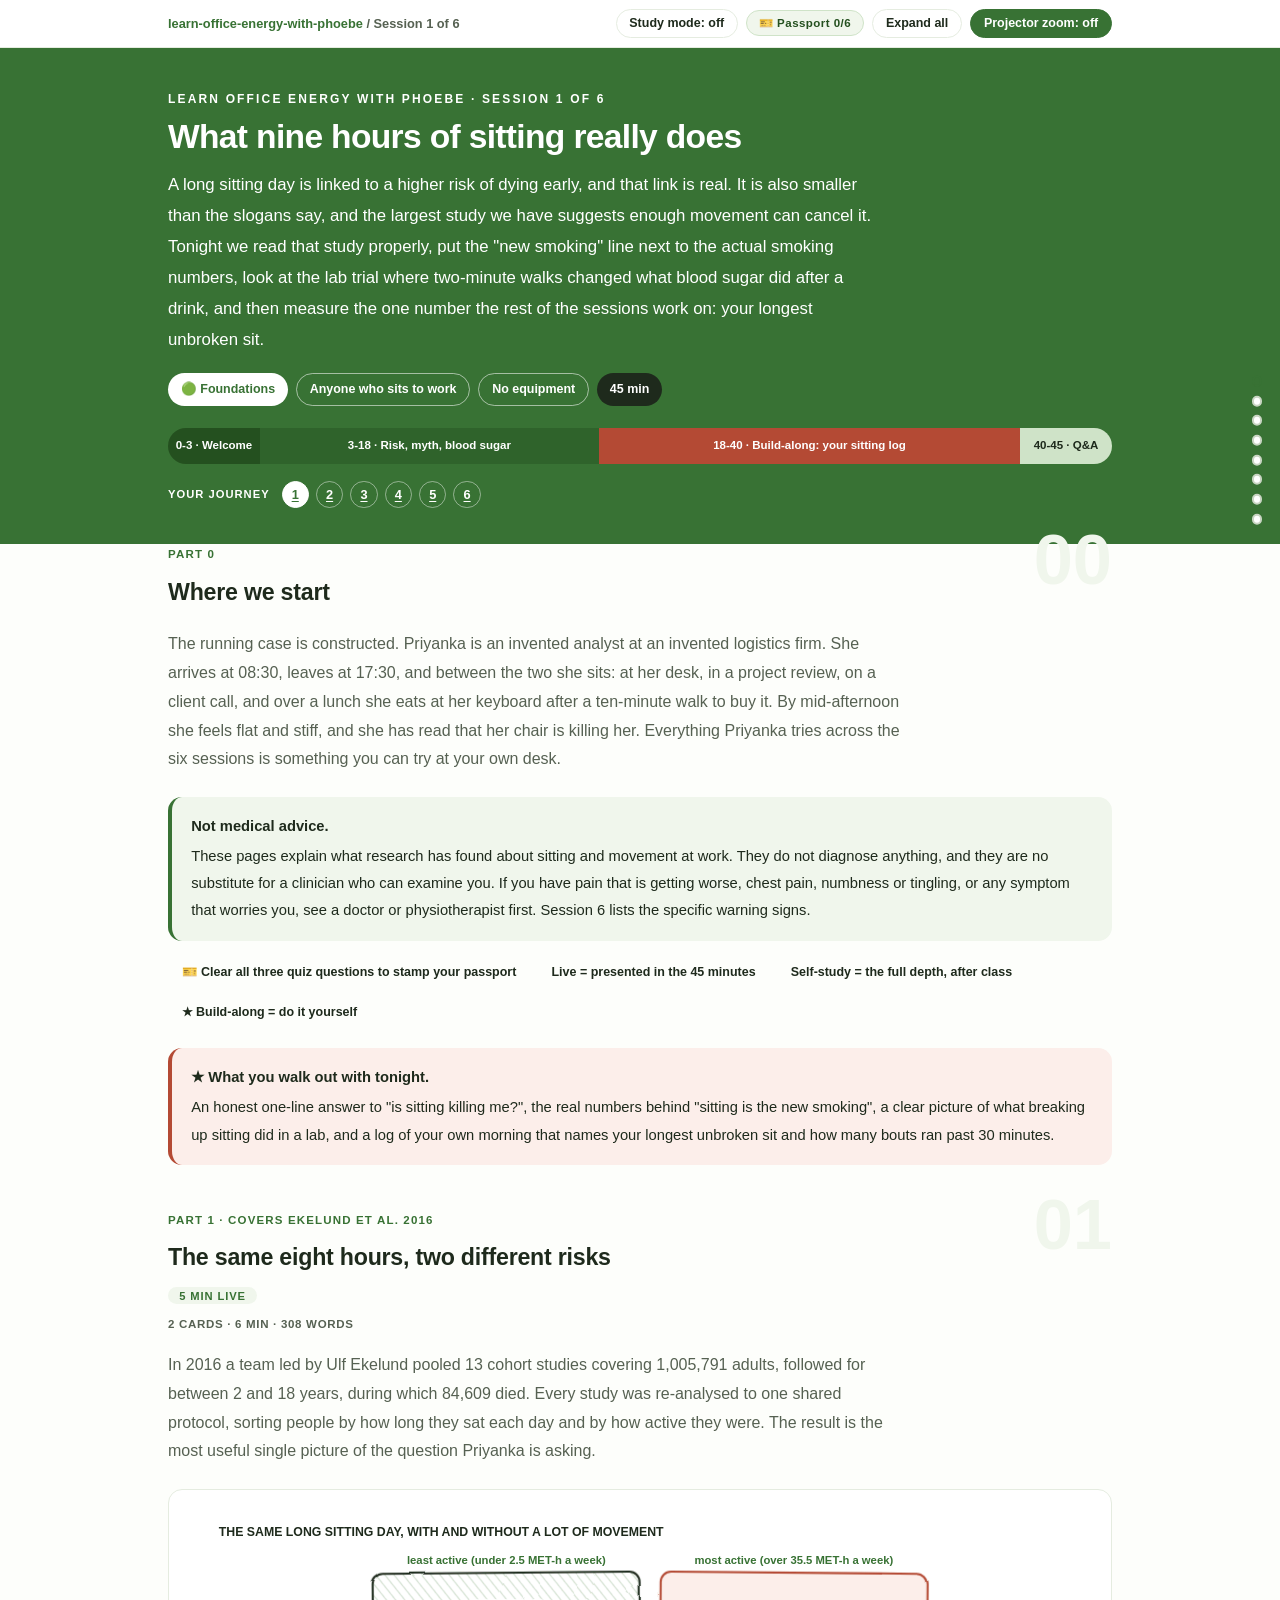
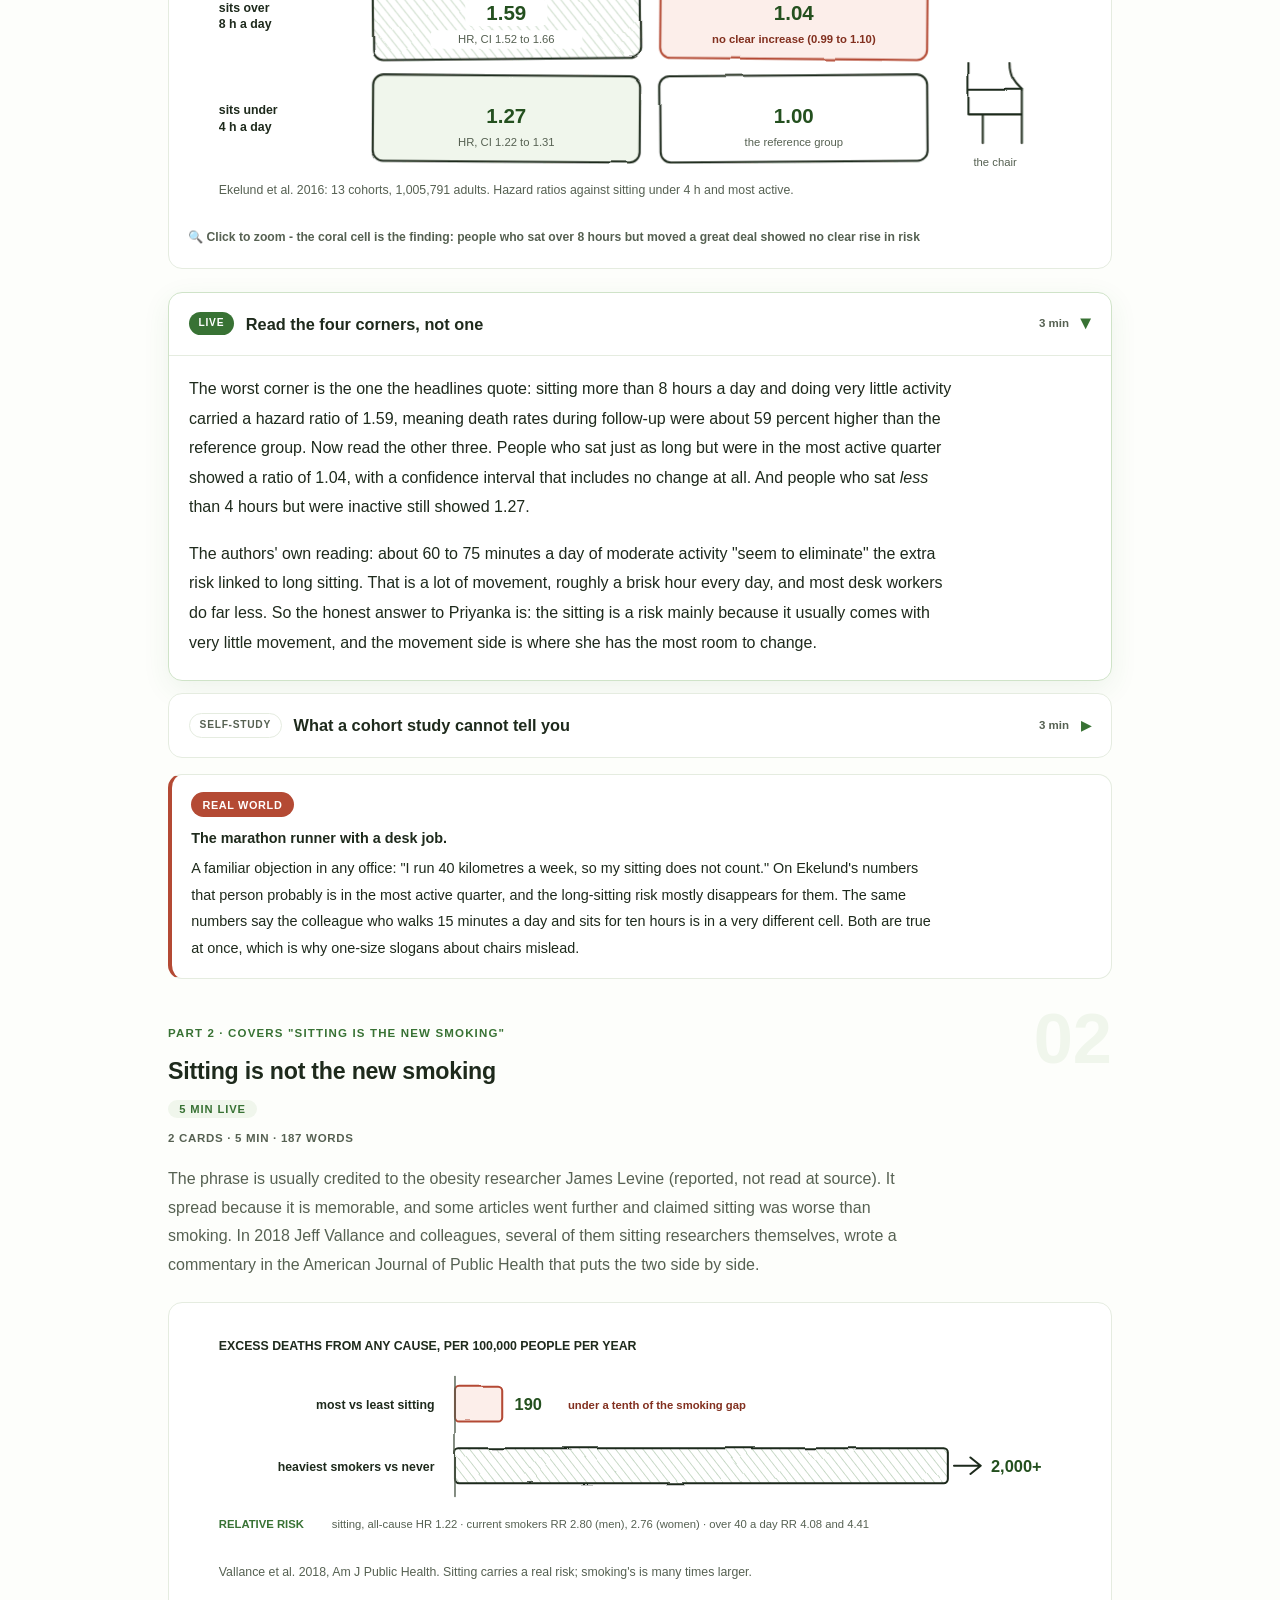
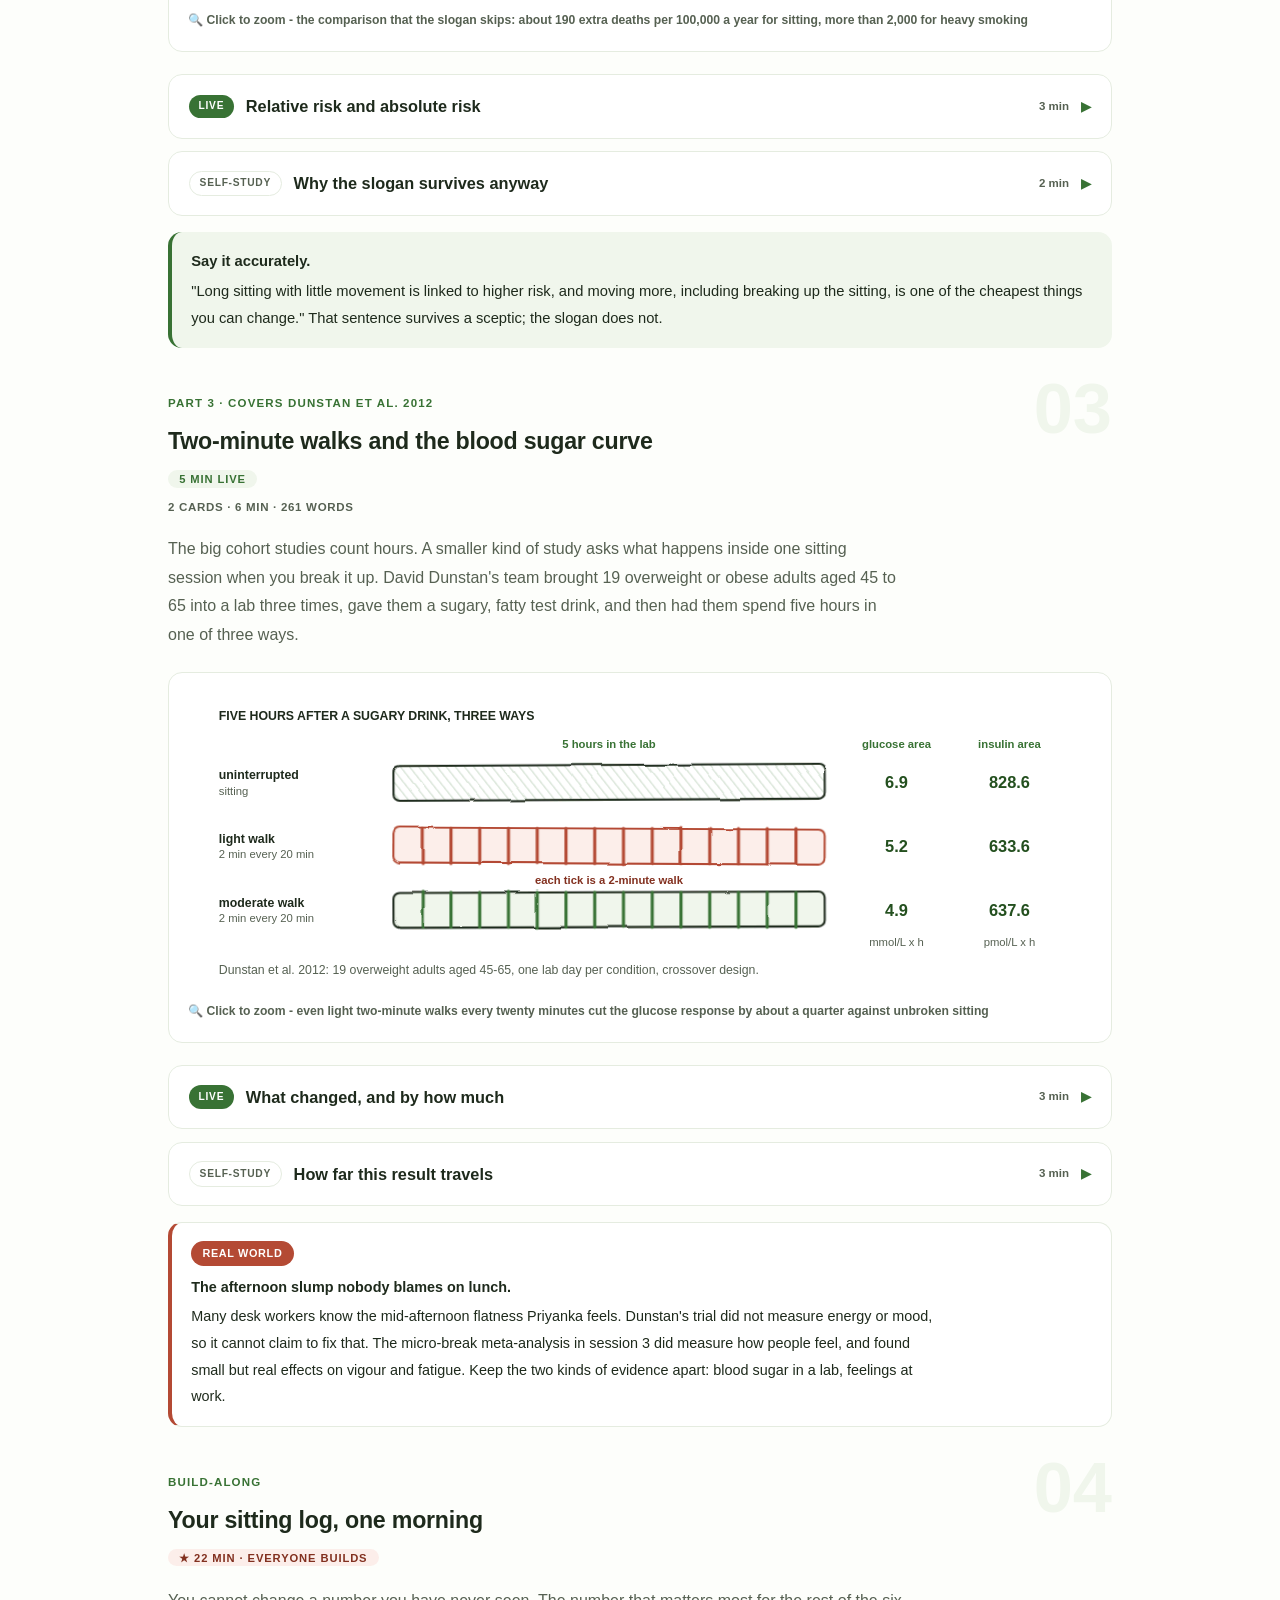
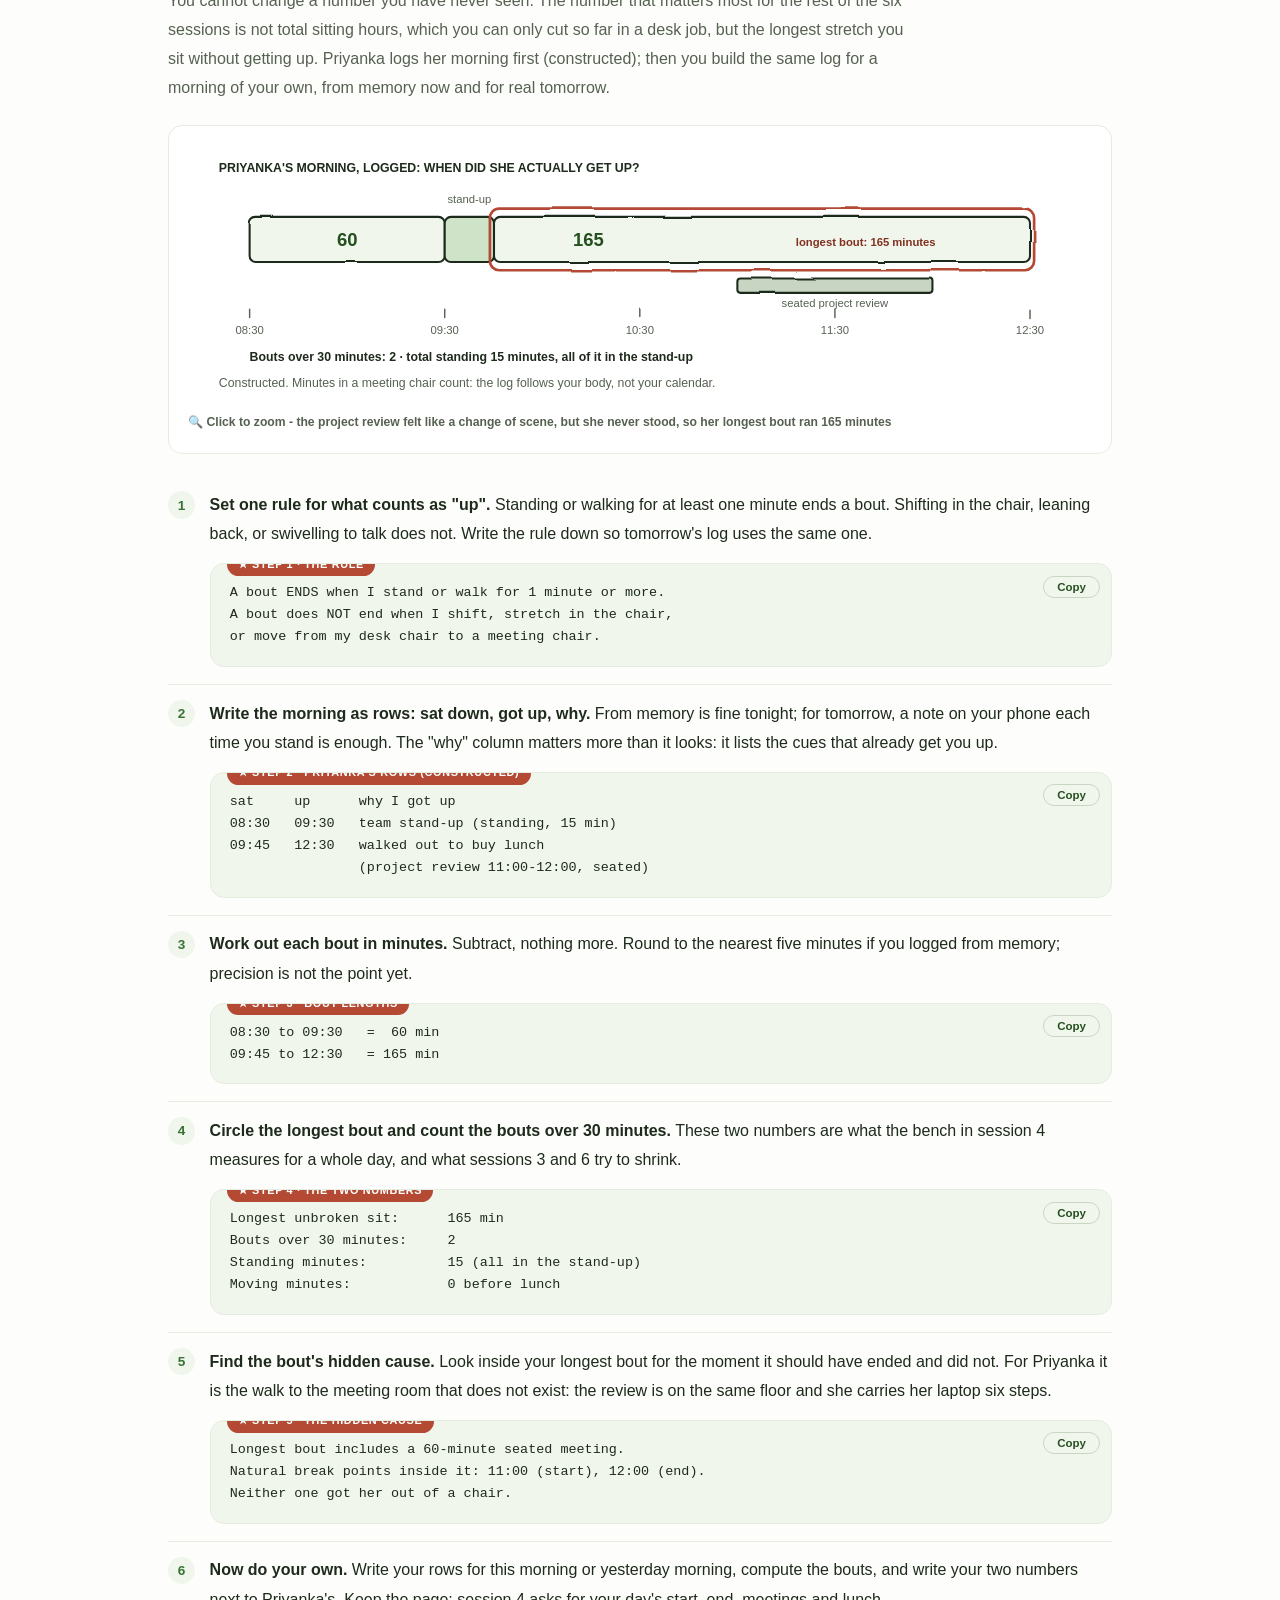
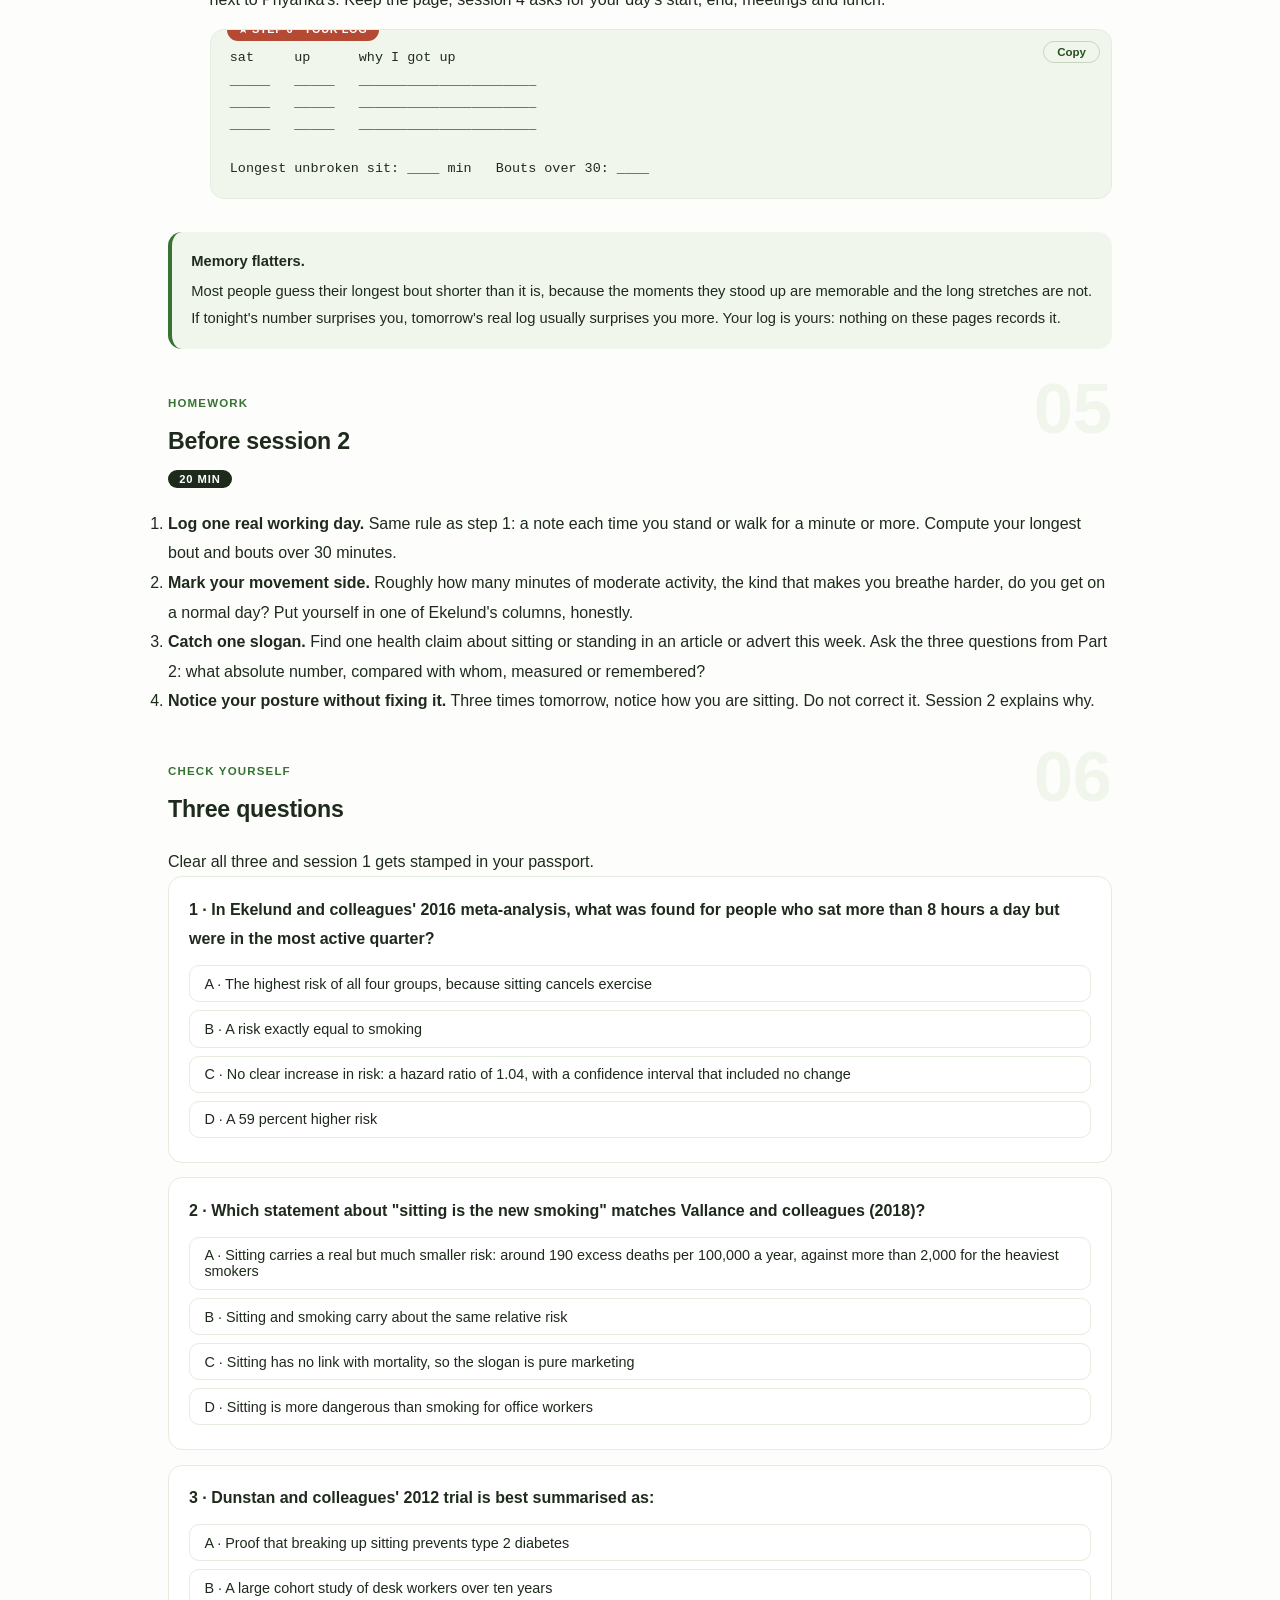
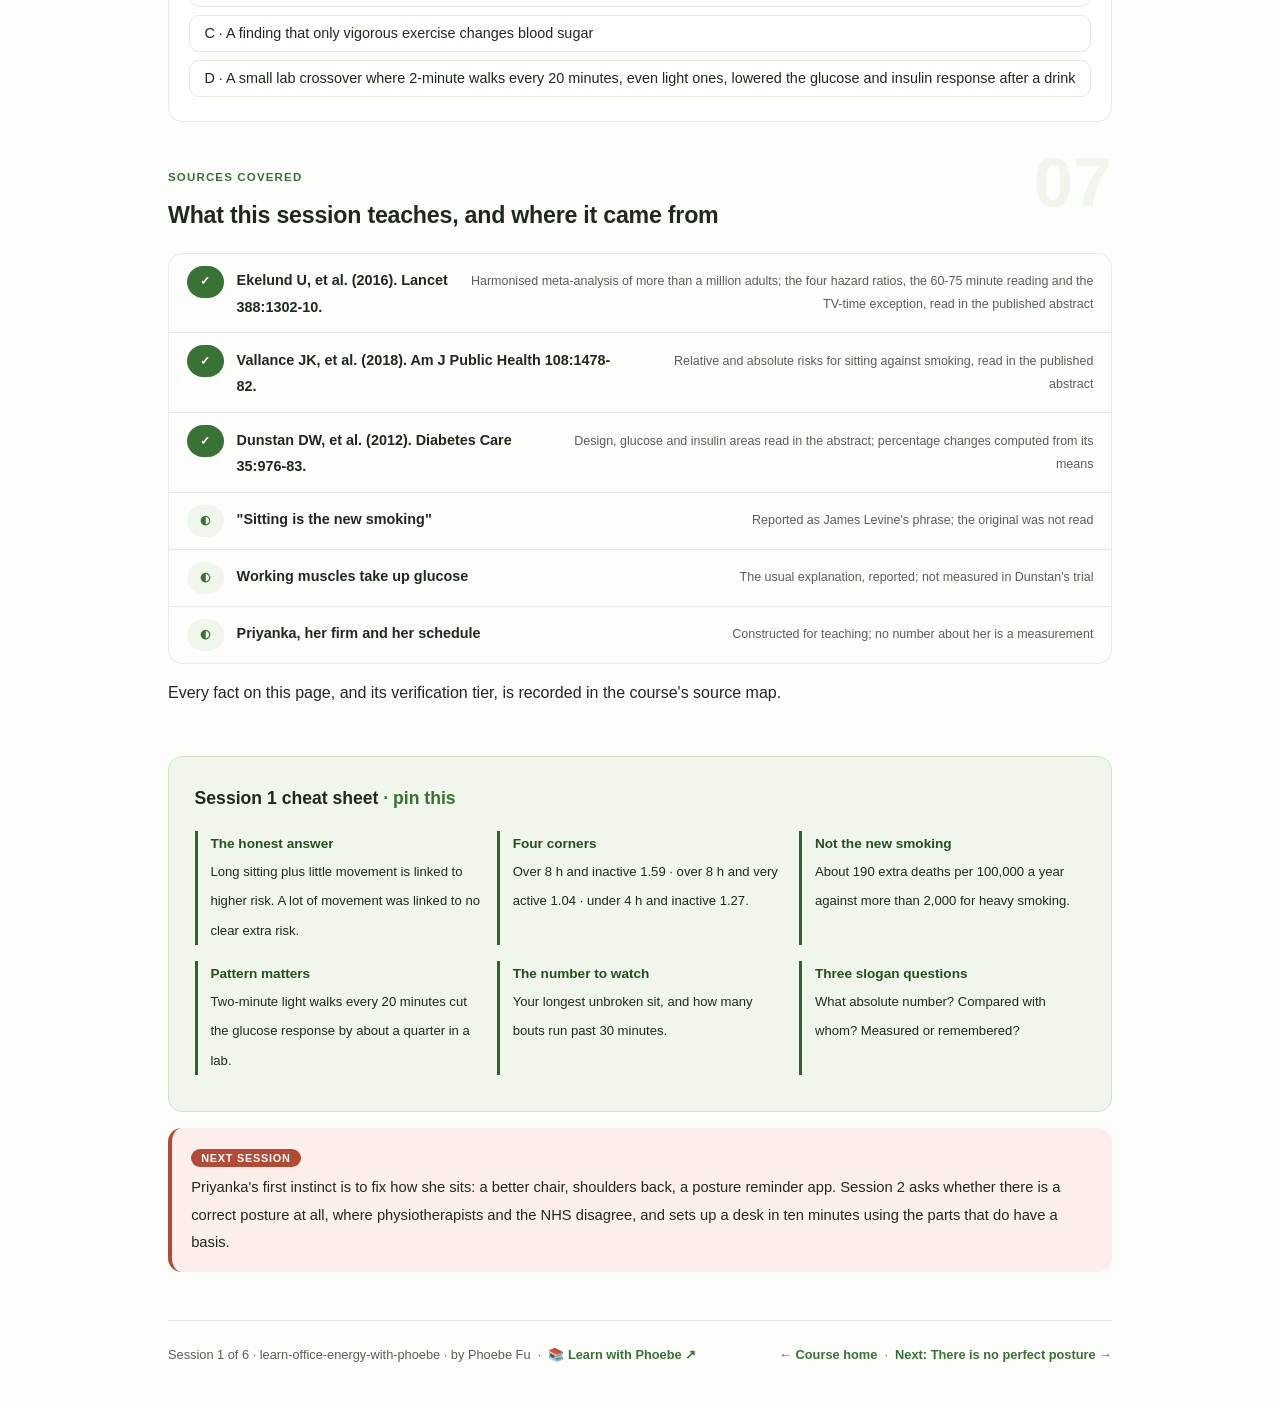
==== courses/01-nine-hours-of-sitting.html @ 21560390 "Build learn-office-energy-with-phoebe: six sessions, landing page and in-browser bench All pages pas" ====
<!DOCTYPE html>
<html lang="en">
<head>
<meta charset="UTF-8">
<meta name="viewport" content="width=device-width, initial-scale=1.0">
<!-- social:start -->
<meta name="description" content="Session 1 of 6. What a long sitting day does and does not do: the 2016 Lancet meta-analysis of a million people, why sitting is not the new smoking, and the lab trial where two-minute walks lowered blood sugar. Then log your own sitting bouts.">
<meta property="og:type" content="article">
<meta property="og:site_name" content="Learn with Phoebe">
<meta property="og:title" content="What nine hours of sitting really does - learn office energy with phoebe">
<meta property="og:description" content="Session 1 of 6. Sitting carries a real risk, smaller than the headlines, and movement changes it. Measure your own longest sitting bout.">
<meta property="og:url" content="https://phoebefu6.github.io/learn-office-energy-with-phoebe/courses/01-nine-hours-of-sitting.html">
<meta property="og:image" content="https://phoebefu6.github.io/learn-office-energy-with-phoebe/assets/og-cover.png">
<meta property="og:image:width" content="1200">
<meta property="og:image:height" content="630">
<meta name="twitter:card" content="summary_large_image">
<meta name="twitter:title" content="What nine hours of sitting really does - learn office energy with phoebe">
<meta name="twitter:description" content="Session 1 of 6. The real risk of a sitting day, the smoking myth, and your own longest bout.">
<meta name="twitter:image" content="https://phoebefu6.github.io/learn-office-energy-with-phoebe/assets/og-cover.png">
<!-- social:end -->
<title>Session 1 · What nine hours of sitting really does - learn office energy with phoebe</title>
<link rel="stylesheet" href="../assets/style.css?v=1">
</head>
<body>

<div class="toolbar">
  <div class="wrap">
    <span class="crumb"><a href="../index.html">learn-office-energy-with-phoebe</a> / Session 1 of 6</span>
    <button class="btn" id="toggle-all" type="button">Expand all</button>
    <button class="btn primary" id="zoom-toggle" type="button">Projector zoom: off</button>
  </div>
</div>

<header class="masthead">
  <div class="wrap">
    <div class="eyebrow">Learn Office Energy with Phoebe · Session 1 of 6</div>
    <h1>What nine hours of <span class="accent">sitting</span> really does</h1>
    <p class="sub">A long sitting day is linked to a higher risk of dying early, and that link is real. It is also smaller than the slogans say, and the largest study we have suggests enough movement can cancel it. Tonight we read that study properly, put the "new smoking" line next to the actual smoking numbers, look at the lab trial where two-minute walks changed what blood sugar did after a drink, and then measure the one number the rest of the sessions work on: your longest unbroken sit.</p>
    <div class="chip-row">
      <span class="chip level">🟢 Foundations</span>
      <span class="chip audience">Anyone who sits to work</span>
      <span class="chip audience">No equipment</span>
      <span class="chip time">45 min</span>
    </div>
    <div class="agenda">
      <span class="a1" style="flex:1">0-3 · Welcome</span>
      <span class="a2" style="flex:4">3-18 · Risk, myth, blood sugar</span>
      <span class="a3" style="flex:5">18-40 · Build-along: your sitting log</span>
      <span class="a4" style="flex:1">40-45 · Q&amp;A</span>
    </div>
  </div>
</header>

<main class="wrap">

  <section class="section" id="intro">
    <div class="section-kicker">
      <span class="klabel">Part 0</span>
      <h2>Where we start</h2>
    </div>
    <p class="lede">The running case is constructed. Priyanka is an invented analyst at an invented logistics firm. She arrives at 08:30, leaves at 17:30, and between the two she sits: at her desk, in a project review, on a client call, and over a lunch she eats at her keyboard after a ten-minute walk to buy it. By mid-afternoon she feels flat and stiff, and she has read that her chair is killing her. Everything Priyanka tries across the six sessions is something you can try at your own desk.</p>

    <div class="callout tip">
      <p><strong>Not medical advice.</strong> These pages explain what research has found about sitting and movement at work. They do not diagnose anything, and they are no substitute for a clinician who can examine you. If you have pain that is getting worse, chest pain, numbness or tingling, or any symptom that worries you, see a doctor or physiotherapist first. Session 6 lists the specific warning signs.</p>
    </div>

    <div class="legend">
      <span class="pill">🎫 Clear all three quiz questions to stamp your passport</span>
      <span class="pill">Live = presented in the 45 minutes</span>
      <span class="pill">Self-study = the full depth, after class</span>
      <span class="pill">★ Build-along = do it yourself</span>
    </div>

    <div class="callout win">
      <p><strong>★ What you walk out with tonight.</strong> An honest one-line answer to "is sitting killing me?", the real numbers behind "sitting is the new smoking", a clear picture of what breaking up sitting did in a lab, and a log of your own morning that names your longest unbroken sit and how many bouts ran past 30 minutes.</p>
    </div>
  </section>

  <section class="section" id="part-1">
    <div class="section-kicker">
      <span class="klabel">Part 1 · covers Ekelund et al. 2016</span>
      <h2>The same eight hours, two different risks</h2>
      <span class="tag concept">5 min live</span>
    </div>
    <p class="lede">In 2016 a team led by Ulf Ekelund pooled 13 cohort studies covering 1,005,791 adults, followed for between 2 and 18 years, during which 84,609 died. Every study was re-analysed to one shared protocol, sorting people by how long they sat each day and by how active they were. The result is the most useful single picture of the question Priyanka is asking.</p>

    <figure class="zoomable">
      <svg viewBox="0 0 880 300" xmlns="http://www.w3.org/2000/svg" role="img" aria-label="Four hazard ratios from Ekelund 2016. Sitting more than 8 hours a day and least active: 1.59. Sitting more than 8 hours a day and most active: 1.04, no clear increase. Sitting under 4 hours and least active: 1.27. Sitting under 4 hours and most active: the reference, 1.00.">
        <defs>
          <filter id="f1aSk" x="-3%" y="-3%" width="106%" height="106%"><feTurbulence type="fractalNoise" baseFrequency="0.02" numOctaves="2" seed="11" result="n"/><feDisplacementMap in="SourceGraphic" in2="n" scale="2.4" xChannelSelector="R" yChannelSelector="G"/></filter>
          <pattern id="f1aHc" patternUnits="userSpaceOnUse" width="7" height="7" patternTransform="rotate(-38)"><line x1="0" y1="0" x2="0" y2="7" stroke="#387234" stroke-width="1" opacity=".5"/></pattern>
          <marker id="f1aAr" viewBox="0 0 10 10" refX="9" refY="5" markerWidth="8" markerHeight="8" orient="auto"><path d="M1 1 L9 5 L1 9" fill="none" stroke="#1E2A1C" stroke-width="1.6" stroke-linecap="round"/></marker>
        </defs>
        <style>
          .f1aH { font: 800 12px Inter, sans-serif; fill: #1E2A1C; }
          .f1aL { font: 600 12px Inter, sans-serif; fill: #1E2A1C; }
          .f1aS { font: 400 11px Inter, sans-serif; fill: #566152; }
          .f1aB { font: 800 11px Inter, sans-serif; fill: #82301F; }
          .f1aV { font: 800 20px Inter, sans-serif; fill: #24501F; }
          .f1aA { font: 700 11px Inter, sans-serif; fill: #387234; }
          .f1aN { font: 400 12px Inter, sans-serif; fill: #566152; }
        </style>

        <text class="f1aH" x="30" y="26">THE SAME LONG SITTING DAY, WITH AND WITHOUT A LOT OF MOVEMENT</text>

        <g filter="url(#f1aSk)" fill="none" stroke="#1E2A1C" stroke-width="2" stroke-linecap="round" stroke-linejoin="round">
          <rect x="180" y="62" width="260" height="84" rx="10" transform="rotate(-0.5 310 104)" fill="url(#f1aHc)"/>
          <rect x="460" y="62" width="260" height="84" rx="10" transform="rotate(0.5 590 104)" fill="#FCEEEA" stroke="#B44A34"/>
          <rect x="180" y="162" width="260" height="84" rx="10" transform="rotate(0.4 310 204)" fill="#F0F6EC"/>
          <rect x="460" y="162" width="260" height="84" rx="10" transform="rotate(-0.4 590 204)" fill="#FFFFFF"/>
          <path d="M760 150 L760 200 M760 176 L812 176 L812 228 M760 200 L812 200 M774 200 L774 228"/>
          <path d="M800 150 C800 166 808 172 812 176"/>
        </g>

        <text class="f1aA" x="310" y="54" text-anchor="middle">least active (under 2.5 MET-h a week)</text>
        <text class="f1aA" x="590" y="54" text-anchor="middle">most active (over 35.5 MET-h a week)</text>
        <text class="f1aL" x="30" y="100">sits over</text>
        <text class="f1aL" x="30" y="116">8 h a day</text>
        <text class="f1aL" x="30" y="200">sits under</text>
        <text class="f1aL" x="30" y="216">4 h a day</text>
        <rect x="270" y="88" width="80" height="26" rx="6" fill="#FFFFFF"/>
        <text class="f1aV" x="310" y="108" text-anchor="middle">1.59</text>
        <rect x="236" y="118" width="148" height="18" rx="5" fill="#FFFFFF"/>
        <text class="f1aS" x="310" y="131" text-anchor="middle">HR, CI 1.52 to 1.66</text>
        <text class="f1aV" x="590" y="108" text-anchor="middle">1.04</text>
        <text class="f1aB" x="590" y="131" text-anchor="middle">no clear increase (0.99 to 1.10)</text>
        <text class="f1aV" x="310" y="208" text-anchor="middle">1.27</text>
        <text class="f1aS" x="310" y="231" text-anchor="middle">HR, CI 1.22 to 1.31</text>
        <text class="f1aV" x="590" y="208" text-anchor="middle">1.00</text>
        <text class="f1aS" x="590" y="231" text-anchor="middle">the reference group</text>
        <text class="f1aS" x="786" y="250" text-anchor="middle">the chair</text>

        <text class="f1aN" x="30" y="278">Ekelund et al. 2016: 13 cohorts, 1,005,791 adults. Hazard ratios against sitting under 4 h and most active.</text>
      </svg>
      <figcaption>🔍 Click to zoom - the coral cell is the finding: people who sat over 8 hours but moved a great deal showed no clear rise in risk</figcaption>
    </figure>

    <details class="card" open>
      <summary><span class="mode live">Live</span>Read the four corners, not one<span class="mini">3 min</span><span class="caret">▶</span></summary>
      <div class="body">
        <p>The worst corner is the one the headlines quote: sitting more than 8 hours a day and doing very little activity carried a hazard ratio of 1.59, meaning death rates during follow-up were about 59 percent higher than the reference group. Now read the other three. People who sat just as long but were in the most active quarter showed a ratio of 1.04, with a confidence interval that includes no change at all. And people who sat <em>less</em> than 4 hours but were inactive still showed 1.27.</p>
        <p>The authors' own reading: about 60 to 75 minutes a day of moderate activity "seem to eliminate" the extra risk linked to long sitting. That is a lot of movement, roughly a brisk hour every day, and most desk workers do far less. So the honest answer to Priyanka is: the sitting is a risk mainly because it usually comes with very little movement, and the movement side is where she has the most room to change.</p>
      </div>
    </details>

    <details class="card">
      <summary><span class="mode self">Self-study</span>What a cohort study cannot tell you<span class="mini">3 min</span><span class="caret">▶</span></summary>
      <div class="body">
        <p>These are observational studies. They show that groups who sat more and moved less died sooner on average; they cannot prove that the sitting caused it, because people who sit a lot may differ in many other ways. Sitting and activity were also mostly self-reported, which is noisy. The meta-analysis is still the best large picture we have, but read "seems to eliminate" as the authors wrote it: a careful word, not a guarantee.</p>
        <p>One more detail matters. When the team used TV-viewing time instead of total sitting, the most active people were not fully protected: watching 5 hours or more a day still carried a ratio of 1.16. Nobody knows exactly why. Evening TV may come with snacking, or it may simply be a better measure of truly idle sitting than a desk day, where people get up more than they remember.</p>
      </div>
    </details>

    <div class="callout example">
      <span class="ex-pill">Real world</span>
      <p><strong>The marathon runner with a desk job.</strong> A familiar objection in any office: "I run 40 kilometres a week, so my sitting does not count." On Ekelund's numbers that person probably is in the most active quarter, and the long-sitting risk mostly disappears for them. The same numbers say the colleague who walks 15 minutes a day and sits for ten hours is in a very different cell. Both are true at once, which is why one-size slogans about chairs mislead.</p>
    </div>
  </section>

  <section class="section" id="part-2">
    <div class="section-kicker">
      <span class="klabel">Part 2 · covers "sitting is the new smoking"</span>
      <h2>Sitting is not the new smoking</h2>
      <span class="tag concept">5 min live</span>
    </div>
    <p class="lede">The phrase is usually credited to the obesity researcher James Levine (reported, not read at source). It spread because it is memorable, and some articles went further and claimed sitting was worse than smoking. In 2018 Jeff Vallance and colleagues, several of them sitting researchers themselves, wrote a commentary in the American Journal of Public Health that puts the two side by side.</p>

    <figure class="zoomable">
      <svg viewBox="0 0 880 270" xmlns="http://www.w3.org/2000/svg" role="img" aria-label="Bar chart of excess deaths from any cause per 100,000 people per year. Highest against lowest sitting: 190. Heaviest smokers against never smokers: more than 2,000. Below: relative risks, sitting 1.22 against current smoking 2.80 for men and 2.76 for women.">
        <defs>
          <filter id="f1bSk" x="-3%" y="-3%" width="106%" height="106%"><feTurbulence type="fractalNoise" baseFrequency="0.02" numOctaves="2" seed="23" result="n"/><feDisplacementMap in="SourceGraphic" in2="n" scale="2.4" xChannelSelector="R" yChannelSelector="G"/></filter>
          <pattern id="f1bHc" patternUnits="userSpaceOnUse" width="7" height="7" patternTransform="rotate(-38)"><line x1="0" y1="0" x2="0" y2="7" stroke="#387234" stroke-width="1" opacity=".5"/></pattern>
        </defs>
        <style>
          .f1bH { font: 800 12px Inter, sans-serif; fill: #1E2A1C; }
          .f1bL { font: 600 12px Inter, sans-serif; fill: #1E2A1C; }
          .f1bS { font: 400 11px Inter, sans-serif; fill: #566152; }
          .f1bB { font: 800 11px Inter, sans-serif; fill: #82301F; }
          .f1bV { font: 800 16px Inter, sans-serif; fill: #24501F; }
          .f1bA { font: 700 11px Inter, sans-serif; fill: #387234; }
          .f1bN { font: 400 12px Inter, sans-serif; fill: #566152; }
        </style>

        <text class="f1bH" x="30" y="26">EXCESS DEATHS FROM ANY CAUSE, PER 100,000 PEOPLE PER YEAR</text>

        <g filter="url(#f1bSk)" fill="none" stroke="#1E2A1C" stroke-width="2" stroke-linecap="round" stroke-linejoin="round">
          <rect x="260" y="62" width="46" height="34" rx="4" fill="#FCEEEA" stroke="#B44A34"/>
          <rect x="260" y="122" width="480" height="34" rx="4" fill="url(#f1bHc)"/>
          <path d="M746 139 L770 139 M762 131 L772 139 L762 147"/>
          <path d="M260 52 L260 170" stroke="#566152" stroke-width="1.4"/>
        </g>

        <text class="f1bL" x="240" y="84" text-anchor="end">most vs least sitting</text>
        <text class="f1bL" x="240" y="144" text-anchor="end">heaviest smokers vs never</text>
        <text class="f1bV" x="318" y="85">190</text>
        <text class="f1bV" x="782" y="145">2,000+</text>
        <text class="f1bB" x="370" y="84">under a tenth of the smoking gap</text>
        <text class="f1bA" x="30" y="200">RELATIVE RISK</text>
        <text class="f1bS" x="140" y="200">sitting, all-cause HR 1.22 · current smokers RR 2.80 (men), 2.76 (women) · over 40 a day RR 4.08 and 4.41</text>

        <text class="f1bN" x="30" y="246">Vallance et al. 2018, Am J Public Health. Sitting carries a real risk; smoking's is many times larger.</text>
      </svg>
      <figcaption>🔍 Click to zoom - the comparison that the slogan skips: about 190 extra deaths per 100,000 a year for sitting, more than 2,000 for heavy smoking</figcaption>
    </figure>

    <details class="card">
      <summary><span class="mode live">Live</span>Relative risk and absolute risk<span class="mini">3 min</span><span class="caret">▶</span></summary>
      <div class="body">
        <p>Vallance and colleagues give both kinds of number. Relative: the most recent meta-analysis of sedentary behaviour they cite found a hazard ratio of 1.22 for death from any cause, while current smokers have a relative risk of about 2.8 against people who never smoked, and heavy smokers above 4. Absolute: comparing the most sitting with the least works out at around 190 excess deaths per 100,000 people per year. Comparing the heaviest smokers with never smokers gives more than 2,000.</p>
        <p>Their point is not that sitting is harmless. It is that equating the two confuses people about where the big risks are, and that confusion erodes trust in health advice generally. A slogan that overstates a real finding is a poor trade.</p>
      </div>
    </details>

    <details class="card">
      <summary><span class="mode self">Self-study</span>Why the slogan survives anyway<span class="mini">2 min</span><span class="caret">▶</span></summary>
      <div class="body">
        <p>It is short, it names a villain that is in every office, and it sells standing desks. None of that makes it accurate. A useful habit with any wellbeing claim: ask for the absolute number, ask what group was compared with what, and ask whether the study measured the thing or asked people to remember it. Session 6 runs the same test on "10,000 steps".</p>
      </div>
    </details>

    <div class="callout tip">
      <p><strong>Say it accurately.</strong> "Long sitting with little movement is linked to higher risk, and moving more, including breaking up the sitting, is one of the cheapest things you can change." That sentence survives a sceptic; the slogan does not.</p>
    </div>
  </section>

  <section class="section" id="part-3">
    <div class="section-kicker">
      <span class="klabel">Part 3 · covers Dunstan et al. 2012</span>
      <h2>Two-minute walks and the blood sugar curve</h2>
      <span class="tag concept">5 min live</span>
    </div>
    <p class="lede">The big cohort studies count hours. A smaller kind of study asks what happens inside one sitting session when you break it up. David Dunstan's team brought 19 overweight or obese adults aged 45 to 65 into a lab three times, gave them a sugary, fatty test drink, and then had them spend five hours in one of three ways.</p>

    <figure class="zoomable">
      <svg viewBox="0 0 880 290" xmlns="http://www.w3.org/2000/svg" role="img" aria-label="Three five-hour lab sessions drawn as strips. Uninterrupted sitting: glucose area 6.9, insulin area 828.6. Two-minute light walks every 20 minutes: glucose 5.2, insulin 633.6. Two-minute moderate walks every 20 minutes: glucose 4.9, insulin 637.6. The light walking row is highlighted.">
        <defs>
          <filter id="f1cSk" x="-3%" y="-3%" width="106%" height="106%"><feTurbulence type="fractalNoise" baseFrequency="0.02" numOctaves="2" seed="37" result="n"/><feDisplacementMap in="SourceGraphic" in2="n" scale="2.4" xChannelSelector="R" yChannelSelector="G"/></filter>
          <pattern id="f1cHc" patternUnits="userSpaceOnUse" width="7" height="7" patternTransform="rotate(-38)"><line x1="0" y1="0" x2="0" y2="7" stroke="#387234" stroke-width="1" opacity=".5"/></pattern>
        </defs>
        <style>
          .f1cH { font: 800 12px Inter, sans-serif; fill: #1E2A1C; }
          .f1cL { font: 600 12px Inter, sans-serif; fill: #1E2A1C; }
          .f1cS { font: 400 11px Inter, sans-serif; fill: #566152; }
          .f1cB { font: 800 11px Inter, sans-serif; fill: #82301F; }
          .f1cV { font: 800 16px Inter, sans-serif; fill: #24501F; }
          .f1cA { font: 700 11px Inter, sans-serif; fill: #387234; }
          .f1cN { font: 400 12px Inter, sans-serif; fill: #566152; }
        </style>

        <text class="f1cH" x="30" y="26">FIVE HOURS AFTER A SUGARY DRINK, THREE WAYS</text>
        <text class="f1cA" x="410" y="54" text-anchor="middle">5 hours in the lab</text>
        <text class="f1cA" x="690" y="54" text-anchor="middle">glucose area</text>
        <text class="f1cA" x="800" y="54" text-anchor="middle">insulin area</text>

        <g filter="url(#f1cSk)" fill="none" stroke="#1E2A1C" stroke-width="2" stroke-linecap="round" stroke-linejoin="round">
          <rect x="200" y="70" width="420" height="34" rx="6" transform="rotate(-0.3 410 87)" fill="url(#f1cHc)"/>
          <rect x="200" y="132" width="420" height="34" rx="6" transform="rotate(0.3 410 149)" fill="#FCEEEA" stroke="#B44A34"/>
          <rect x="200" y="194" width="420" height="34" rx="6" transform="rotate(-0.2 410 211)" fill="#F0F6EC"/>
          <path d="M228 132 v34 M256 132 v34 M284 132 v34 M312 132 v34 M340 132 v34 M368 132 v34 M396 132 v34 M424 132 v34 M452 132 v34 M480 132 v34 M508 132 v34 M536 132 v34 M564 132 v34 M592 132 v34" stroke="#B44A34" stroke-width="3"/>
          <path d="M228 194 v34 M256 194 v34 M284 194 v34 M312 194 v34 M340 194 v34 M368 194 v34 M396 194 v34 M424 194 v34 M452 194 v34 M480 194 v34 M508 194 v34 M536 194 v34 M564 194 v34 M592 194 v34" stroke="#387234" stroke-width="3"/>
        </g>

        <text class="f1cL" x="30" y="84">uninterrupted</text>
        <text class="f1cS" x="30" y="99">sitting</text>
        <text class="f1cL" x="30" y="146">light walk</text>
        <text class="f1cS" x="30" y="161">2 min every 20 min</text>
        <text class="f1cL" x="30" y="208">moderate walk</text>
        <text class="f1cS" x="30" y="223">2 min every 20 min</text>
        <text class="f1cV" x="690" y="93" text-anchor="middle">6.9</text>
        <text class="f1cV" x="690" y="155" text-anchor="middle">5.2</text>
        <text class="f1cV" x="690" y="217" text-anchor="middle">4.9</text>
        <text class="f1cV" x="800" y="93" text-anchor="middle">828.6</text>
        <text class="f1cV" x="800" y="155" text-anchor="middle">633.6</text>
        <text class="f1cV" x="800" y="217" text-anchor="middle">637.6</text>
        <text class="f1cB" x="410" y="186" text-anchor="middle">each tick is a 2-minute walk</text>
        <text class="f1cS" x="690" y="246" text-anchor="middle">mmol/L x h</text>
        <text class="f1cS" x="800" y="246" text-anchor="middle">pmol/L x h</text>

        <text class="f1cN" x="30" y="274">Dunstan et al. 2012: 19 overweight adults aged 45-65, one lab day per condition, crossover design.</text>
      </svg>
      <figcaption>🔍 Click to zoom - even light two-minute walks every twenty minutes cut the glucose response by about a quarter against unbroken sitting</figcaption>
    </figure>

    <details class="card">
      <summary><span class="mode live">Live</span>What changed, and by how much<span class="mini">3 min</span><span class="caret">▶</span></summary>
      <div class="body">
        <p>After the drink, the area under the glucose curve was 6.9 units with unbroken sitting, 5.2 with light walking breaks and 4.9 with moderate ones. Insulin fell from 828.6 to 633.6 and 637.6. Worked out from those means, light breaks lowered the glucose response by about 25 percent and moderate breaks by about 29 percent; insulin fell by about a quarter either way. The striking part is that the light walks, a slow amble, did most of the work.</p>
        <p>The usual explanation is that working leg muscles take glucose out of the blood, and sitting leaves them idle (reported; the trial measured blood, not muscle). Whatever the mechanism, the design is the lesson for Priyanka: short and frequent beat nothing at all, and the breaks did not have to be hard.</p>
      </div>
    </details>

    <details class="card">
      <summary><span class="mode self">Self-study</span>How far this result travels<span class="mini">3 min</span><span class="caret">▶</span></summary>
      <div class="body">
        <p>Nineteen people, overweight or obese, middle-aged, each spending one five-hour day in each condition, after a large test drink. That is an acute lab result in a specific group. It does not show that breaking up sitting prevents diabetes, and it does not tell you how a lean 25-year-old would respond. It does show, cleanly, that the pattern of sitting matters as well as the total, which is why sessions 3, 4 and 6 work on breaking up the day rather than only adding a workout.</p>
        <p>One honest limit carries forward: Dunstan's breaks were every 20 minutes. Most workplace advice, and the bench in session 4, uses every 30 minutes, because that is what people manage to keep. Nobody has shown that one interval is the right one for everybody.</p>
      </div>
    </details>

    <div class="callout example">
      <span class="ex-pill">Real world</span>
      <p><strong>The afternoon slump nobody blames on lunch.</strong> Many desk workers know the mid-afternoon flatness Priyanka feels. Dunstan's trial did not measure energy or mood, so it cannot claim to fix that. The micro-break meta-analysis in session 3 did measure how people feel, and found small but real effects on vigour and fatigue. Keep the two kinds of evidence apart: blood sugar in a lab, feelings at work.</p>
    </div>
  </section>

  <section class="section" id="demo-1">
    <div class="section-kicker">
      <span class="klabel">Build-along</span>
      <h2>Your sitting log, one morning</h2>
      <span class="tag demo">★ 22 min · everyone builds</span>
    </div>
    <p class="lede">You cannot change a number you have never seen. The number that matters most for the rest of the six sessions is not total sitting hours, which you can only cut so far in a desk job, but the longest stretch you sit without getting up. Priyanka logs her morning first (constructed); then you build the same log for a morning of your own, from memory now and for real tomorrow.</p>

    <figure class="zoomable">
      <svg viewBox="0 0 880 250" xmlns="http://www.w3.org/2000/svg" role="img" aria-label="Priyanka's morning from 08:30 to 12:30 as a strip. She sits for 60 minutes, stands for a 15-minute stand-up, then sits for 165 minutes through a seated project review until she walks out for lunch. The 165-minute bout is outlined as the longest.">
        <defs>
          <filter id="f1dSk" x="-3%" y="-3%" width="106%" height="106%"><feTurbulence type="fractalNoise" baseFrequency="0.02" numOctaves="2" seed="41" result="n"/><feDisplacementMap in="SourceGraphic" in2="n" scale="2.4" xChannelSelector="R" yChannelSelector="G"/></filter>
        </defs>
        <style>
          .f1dH { font: 800 12px Inter, sans-serif; fill: #1E2A1C; }
          .f1dL { font: 600 12px Inter, sans-serif; fill: #1E2A1C; }
          .f1dS { font: 400 11px Inter, sans-serif; fill: #566152; }
          .f1dB { font: 800 11px Inter, sans-serif; fill: #82301F; }
          .f1dV { font: 800 18px Inter, sans-serif; fill: #24501F; }
          .f1dN { font: 400 12px Inter, sans-serif; fill: #566152; }
        </style>

        <text class="f1dH" x="30" y="26">PRIYANKA'S MORNING, LOGGED: WHEN DID SHE ACTUALLY GET UP?</text>

        <g filter="url(#f1dSk)" fill="none" stroke="#1E2A1C" stroke-width="2" stroke-linecap="round" stroke-linejoin="round">
          <rect x="60" y="70" width="190" height="44" rx="6" fill="#F0F6EC"/>
          <rect x="250" y="70" width="48" height="44" rx="6" fill="#CFE3C8"/>
          <rect x="298" y="70" width="522" height="44" rx="6" fill="#F0F6EC"/>
          <rect x="294" y="62" width="530" height="60" rx="9" stroke="#B44A34" stroke-width="2.6"/>
          <rect x="535" y="130" width="190" height="14" rx="3" fill="#C9D5C3"/>
          <path d="M60 160 L60 168 M250 160 L250 168 M440 160 L440 168 M630 160 L630 168 M820 160 L820 168" stroke="#566152" stroke-width="1.4"/>
        </g>

        <text class="f1dV" x="155" y="98" text-anchor="middle">60</text>
        <text class="f1dS" x="274" y="56" text-anchor="middle">stand-up</text>
        <text class="f1dV" x="390" y="98" text-anchor="middle">165</text>
        <text class="f1dB" x="660" y="98" text-anchor="middle">longest bout: 165 minutes</text>
        <text class="f1dS" x="630" y="158" text-anchor="middle">seated project review</text>
        <text class="f1dS" x="60" y="184" text-anchor="middle">08:30</text>
        <text class="f1dS" x="250" y="184" text-anchor="middle">09:30</text>
        <text class="f1dS" x="440" y="184" text-anchor="middle">10:30</text>
        <text class="f1dS" x="630" y="184" text-anchor="middle">11:30</text>
        <text class="f1dS" x="820" y="184" text-anchor="middle">12:30</text>
        <text class="f1dL" x="60" y="210">Bouts over 30 minutes: 2 · total standing 15 minutes, all of it in the stand-up</text>

        <text class="f1dN" x="30" y="236">Constructed. Minutes in a meeting chair count: the log follows your body, not your calendar.</text>
      </svg>
      <figcaption>🔍 Click to zoom - the project review felt like a change of scene, but she never stood, so her longest bout ran 165 minutes</figcaption>
    </figure>

    <div class="steps">
      <div class="step">
        <p><strong>Set one rule for what counts as "up".</strong> Standing or walking for at least one minute ends a bout. Shifting in the chair, leaning back, or swivelling to talk does not. Write the rule down so tomorrow's log uses the same one.</p>
        <div class="prompt-box good"><span class="label">★ Step 1 · the rule</span>A bout ENDS when I stand or walk for 1 minute or more.
A bout does NOT end when I shift, stretch in the chair,
or move from my desk chair to a meeting chair.</div>
      </div>
      <div class="step">
        <p><strong>Write the morning as rows: sat down, got up, why.</strong> From memory is fine tonight; for tomorrow, a note on your phone each time you stand is enough. The "why" column matters more than it looks: it lists the cues that already get you up.</p>
        <div class="prompt-box good"><span class="label">★ Step 2 · Priyanka's rows (constructed)</span>sat     up      why I got up
08:30   09:30   team stand-up (standing, 15 min)
09:45   12:30   walked out to buy lunch
                (project review 11:00-12:00, seated)</div>
      </div>
      <div class="step">
        <p><strong>Work out each bout in minutes.</strong> Subtract, nothing more. Round to the nearest five minutes if you logged from memory; precision is not the point yet.</p>
        <div class="prompt-box good"><span class="label">★ Step 3 · bout lengths</span>08:30 to 09:30   =  60 min
09:45 to 12:30   = 165 min</div>
      </div>
      <div class="step">
        <p><strong>Circle the longest bout and count the bouts over 30 minutes.</strong> These two numbers are what the bench in session 4 measures for a whole day, and what sessions 3 and 6 try to shrink.</p>
        <div class="prompt-box good"><span class="label">★ Step 4 · the two numbers</span>Longest unbroken sit:      165 min
Bouts over 30 minutes:     2
Standing minutes:          15 (all in the stand-up)
Moving minutes:            0 before lunch</div>
      </div>
      <div class="step">
        <p><strong>Find the bout's hidden cause.</strong> Look inside your longest bout for the moment it should have ended and did not. For Priyanka it is the walk to the meeting room that does not exist: the review is on the same floor and she carries her laptop six steps.</p>
        <div class="prompt-box good"><span class="label">★ Step 5 · the hidden cause</span>Longest bout includes a 60-minute seated meeting.
Natural break points inside it: 11:00 (start), 12:00 (end).
Neither one got her out of a chair.</div>
      </div>
      <div class="step">
        <p><strong>Now do your own.</strong> Write your rows for this morning or yesterday morning, compute the bouts, and write your two numbers next to Priyanka's. Keep the page; session 4 asks for your day's start, end, meetings and lunch.</p>
        <div class="prompt-box good"><span class="label">★ Step 6 · your log</span>sat     up      why I got up
_____   _____   ______________________
_____   _____   ______________________
_____   _____   ______________________

Longest unbroken sit: ____ min   Bouts over 30: ____</div>
      </div>
    </div>

    <div class="callout tip">
      <p><strong>Memory flatters.</strong> Most people guess their longest bout shorter than it is, because the moments they stood up are memorable and the long stretches are not. If tonight's number surprises you, tomorrow's real log usually surprises you more. Your log is yours: nothing on these pages records it.</p>
    </div>
  </section>

  <section class="section" id="exercise">
    <div class="section-kicker">
      <span class="klabel">Homework</span>
      <h2>Before session 2</h2>
      <span class="tag exercise">20 min</span>
    </div>
    <ol>
      <li><strong>Log one real working day.</strong> Same rule as step 1: a note each time you stand or walk for a minute or more. Compute your longest bout and bouts over 30 minutes.</li>
      <li><strong>Mark your movement side.</strong> Roughly how many minutes of moderate activity, the kind that makes you breathe harder, do you get on a normal day? Put yourself in one of Ekelund's columns, honestly.</li>
      <li><strong>Catch one slogan.</strong> Find one health claim about sitting or standing in an article or advert this week. Ask the three questions from Part 2: what absolute number, compared with whom, measured or remembered?</li>
      <li><strong>Notice your posture without fixing it.</strong> Three times tomorrow, notice how you are sitting. Do not correct it. Session 2 explains why.</li>
    </ol>
  </section>

  <section class="section" id="quiz">
    <div class="section-kicker">
      <span class="klabel">Check yourself</span>
      <h2>Three questions</h2>
    </div>
    <p>Clear all three and session 1 gets stamped in your passport.</p>

    <div class="quiz-q" data-answer="2">
      <p class="qtext">1 · In Ekelund and colleagues' 2016 meta-analysis, what was found for people who sat more than 8 hours a day but were in the most active quarter?</p>
      <button class="qopt" type="button">A · The highest risk of all four groups, because sitting cancels exercise</button>
      <button class="qopt" type="button">B · A risk exactly equal to smoking</button>
      <button class="qopt" type="button">C · No clear increase in risk: a hazard ratio of 1.04, with a confidence interval that included no change</button>
      <button class="qopt" type="button">D · A 59 percent higher risk</button>
      <p class="qwhy">The 1.59 belongs to the long-sitting, least active group. High activity, roughly 60 to 75 minutes of moderate movement a day, was linked to no clear extra risk from long sitting. It is an association from observational data, which is why the authors say "seem to eliminate".</p>
    </div>

    <div class="quiz-q" data-answer="0">
      <p class="qtext">2 · Which statement about "sitting is the new smoking" matches Vallance and colleagues (2018)?</p>
      <button class="qopt" type="button">A · Sitting carries a real but much smaller risk: around 190 excess deaths per 100,000 a year, against more than 2,000 for the heaviest smokers</button>
      <button class="qopt" type="button">B · Sitting and smoking carry about the same relative risk</button>
      <button class="qopt" type="button">C · Sitting has no link with mortality, so the slogan is pure marketing</button>
      <button class="qopt" type="button">D · Sitting is more dangerous than smoking for office workers</button>
      <p class="qwhy">The commentary keeps both halves: sedentary behaviour has a hazard ratio around 1.22, a real risk, while smokers' relative risk is about 2.8 and heavy smokers' above 4. Overstating a real risk confuses people about where the big ones are.</p>
    </div>

    <div class="quiz-q" data-answer="3">
      <p class="qtext">3 · Dunstan and colleagues' 2012 trial is best summarised as:</p>
      <button class="qopt" type="button">A · Proof that breaking up sitting prevents type 2 diabetes</button>
      <button class="qopt" type="button">B · A large cohort study of desk workers over ten years</button>
      <button class="qopt" type="button">C · A finding that only vigorous exercise changes blood sugar</button>
      <button class="qopt" type="button">D · A small lab crossover where 2-minute walks every 20 minutes, even light ones, lowered the glucose and insulin response after a drink</button>
      <p class="qwhy">Nineteen overweight or obese adults, one lab day per condition. Light walks lowered the glucose area from 6.9 to 5.2 and moderate walks to 4.9. It shows the pattern of sitting matters; it does not show disease prevention.</p>
    </div>

    <p class="quiz-score"></p>
  </section>

  <section class="section" id="official">
    <div class="section-kicker">
      <span class="klabel">Sources covered</span>
      <h2>What this session teaches, and where it came from</h2>
    </div>
    <div class="covered">
      <div class="covered-row"><span class="status pill solid">✓</span><span class="name">Ekelund U, et al. (2016). Lancet 388:1302-10.</span><span class="note">Harmonised meta-analysis of more than a million adults; the four hazard ratios, the 60-75 minute reading and the TV-time exception, read in the published abstract</span></div>
      <div class="covered-row"><span class="status pill solid">✓</span><span class="name">Vallance JK, et al. (2018). Am J Public Health 108:1478-82.</span><span class="note">Relative and absolute risks for sitting against smoking, read in the published abstract</span></div>
      <div class="covered-row"><span class="status pill solid">✓</span><span class="name">Dunstan DW, et al. (2012). Diabetes Care 35:976-83.</span><span class="note">Design, glucose and insulin areas read in the abstract; percentage changes computed from its means</span></div>
      <div class="covered-row"><span class="status pill light">◐</span><span class="name">"Sitting is the new smoking"</span><span class="note">Reported as James Levine's phrase; the original was not read</span></div>
      <div class="covered-row"><span class="status pill light">◐</span><span class="name">Working muscles take up glucose</span><span class="note">The usual explanation, reported; not measured in Dunstan's trial</span></div>
      <div class="covered-row"><span class="status pill light">◐</span><span class="name">Priyanka, her firm and her schedule</span><span class="note">Constructed for teaching; no number about her is a measurement</span></div>
    </div>
    <p class="mono" style="margin-top:14px">Every fact on this page, and its verification tier, is recorded in the course's source map.</p>
  </section>

  <section class="cheat" id="cheatsheet">
    <h3>Session 1 cheat sheet <span>· pin this</span></h3>
    <div class="grid-2">
      <div class="cheat-item"><b>The honest answer</b><span>Long sitting plus little movement is linked to higher risk. A lot of movement was linked to no clear extra risk.</span></div>
      <div class="cheat-item"><b>Four corners</b><span>Over 8 h and inactive 1.59 · over 8 h and very active 1.04 · under 4 h and inactive 1.27.</span></div>
      <div class="cheat-item"><b>Not the new smoking</b><span>About 190 extra deaths per 100,000 a year against more than 2,000 for heavy smoking.</span></div>
      <div class="cheat-item"><b>Pattern matters</b><span>Two-minute light walks every 20 minutes cut the glucose response by about a quarter in a lab.</span></div>
      <div class="cheat-item"><b>The number to watch</b><span>Your longest unbroken sit, and how many bouts run past 30 minutes.</span></div>
      <div class="cheat-item"><b>Three slogan questions</b><span>What absolute number? Compared with whom? Measured or remembered?</span></div>
    </div>
  </section>

  <div class="callout next">
    <span class="nx-pill">Next session</span>
    <p>Priyanka's first instinct is to fix how she sits: a better chair, shoulders back, a posture reminder app. Session 2 asks whether there is a correct posture at all, where physiotherapists and the NHS disagree, and sets up a desk in ten minutes using the parts that do have a basis.</p>
  </div>

  <footer class="pagefoot">
    <span>Session 1 of 6 · learn-office-energy-with-phoebe · by Phoebe Fu &nbsp;·&nbsp; 📚 <a href="https://phoebefu6.github.io/learn-with-phoebe/">Learn with Phoebe ↗</a></span>
    <span><a href="../index.html">← Course home</a> &nbsp;·&nbsp; <a href="02-no-perfect-posture.html">Next: There is no perfect posture →</a></span>
  </footer>

</main>

<script src="../assets/app.js?v=1"></script>
</body>
</html>
---- assets/style.css ----
/* learn-office-energy-with-phoebe - editorial bold design system
   Accent: leaf green #387234 · Deep leaf #24501F · Mid leaf #2F632B · Contrast: coral #B44A34
   (CSS var names still read --indigo/--amber; they hold leaf green and coral.)
   Light surfaces only: the code box and the lightbox scrim are light tints. */

:root {
  --indigo: #387234;
  --indigo-deep: #24501F;
  --indigo-mid: #2F632B;
  --indigo-soft: #CFE3C8;
  --indigo-50: #F0F6EC;
  --ink: #1E2A1C;
  --muted: #566152;
  --faint: #C9D5C3;
  --hairline: #E5ECE0;
  --clay: #B44A34;
  --clay-ink: #82301F;
  --amber: #B44A34;
  --amber-ink: #82301F;
  --amber-50: #FCEEEA;
  --paper: #FDFEFB;
  --code-bg: #F0F6EC;
  --code-ink: #1E2A1C;
  --scrim-rgb: 252,254,250;
  --shadow-rgb: 56,114,52;
  --radius: 14px;
}

* { margin: 0; padding: 0; box-sizing: border-box; }

html { font-size: 16px; scroll-behavior: smooth; }
html.zoom-125 { font-size: 20px; }
html.zoom-150 { font-size: 24px; }

body {
  font-family: "Inter", -apple-system, BlinkMacSystemFont, "Segoe UI", Roboto, sans-serif;
  background: var(--paper);
  color: var(--ink);
  line-height: 1.85;
  font-feature-settings: "tnum";
}

.wrap { max-width: 62rem; margin: 0 auto; padding: 0 1.5rem; }

/* ---------- header band ---------- */
.masthead {
  background: var(--indigo);
  color: #fff;
  padding: 2.5rem 0 2.25rem;
}
.masthead .eyebrow {
  font-size: .75rem;
  letter-spacing: .18em;
  text-transform: uppercase;
  opacity: 1;
  font-weight: 600;
}
.masthead h1 {
  font-size: 2.1rem;
  line-height: 1.15;
  font-weight: 800;
  margin: .5rem 0 .75rem;
  letter-spacing: -.02em;
}
.masthead h1 .accent { color: inherit; }
.masthead .sub { font-size: 1.05rem; opacity: 1; max-width: 44rem; }

.chip-row { display: flex; flex-wrap: wrap; gap: .5rem; margin-top: 1.1rem; }
.chip {
  display: inline-flex;
  align-items: center;
  gap: .35rem;
  border-radius: 999px;
  padding: .25rem .8rem;
  font-size: .78rem;
  font-weight: 600;
  white-space: nowrap;
}
.chip.level { background: #fff; color: var(--indigo); }
.chip.audience { background: rgba(255,255,255,.08); color: #fff; border: 1px solid rgba(255,255,255,.35); }
.chip.time { background: var(--ink); color: #fff; font-variant-numeric: tabular-nums; }


/* ---------- agenda band ----------
   Recovered 2026-09-02. These six repos were scaffolded from a stylesheet that had
   lost this block, so .agenda rendered as run-on inline text ~700px tall inside the
   masthead. 87 of 93 repos carry it; these were the exception, and they were also the
   six the estate sweep could not see. See course-builder/references/field-notes.md.

   .a3 does NOT reuse the donor's `color: var(--amber-ink)`: that pair falls below
   4.5:1 against --amber in all six palettes, which is the same failure the sweep
   flags on the wellbeing courses. The literal below is the darkest tone of this
   repo's own amber-ink that clears 4.5:1, so the band stays bright. Recompute it if
   --amber changes. */
.agenda {
  display: flex;
  border-radius: 999px;
  overflow: hidden;
  margin: 1.4rem 0 0;
  font-size: .72rem;
  font-weight: 600;
  text-align: center;
  color: #fff;
}
.agenda span { padding: .45rem .3rem; white-space: nowrap; overflow: hidden; text-overflow: ellipsis; }
.agenda .a1 { background: var(--indigo-deep); }
.agenda .a2 { background: var(--indigo-mid); }
.agenda .a3 { background: var(--amber); color: #FFFFFF; }
.agenda .a4 { background: var(--indigo-soft); color: var(--ink); }

/* ---------- toolbar ---------- */
.toolbar {
  position: sticky;
  top: 0;
  z-index: 40;
  background: rgba(255,255,255,.94);
  backdrop-filter: blur(6px);
  border-bottom: 1px solid var(--hairline);
  padding: .55rem 0;
}
.toolbar .wrap { display: flex; align-items: center; gap: .5rem; flex-wrap: nowrap; }
.toolbar .crumb { font-size: .8rem; color: var(--muted); font-weight: 600; margin-right: auto; min-width: 0; white-space: nowrap; overflow: hidden; text-overflow: ellipsis; }
.toolbar .btn { white-space: nowrap; flex: none; padding: .38rem .8rem; font-size: .78rem; line-height: 1.2; }
.toolbar .crumb a { color: var(--indigo); text-decoration: none; }
.btn {
  border: 1px solid var(--hairline);
  background: #fff;
  color: var(--ink);
  border-radius: 999px;
  padding: .35rem .9rem;
  font-size: .78rem;
  font-weight: 600;
  cursor: pointer;
  font-family: inherit;
  transition: all .15s ease;
}
.btn:hover { border-color: var(--indigo); color: var(--indigo); }
.btn.primary { background: var(--indigo); border-color: var(--indigo); color: #fff; }
.btn.primary:hover { background: var(--indigo-deep); }

/* ---------- sections ---------- */
main { padding: 2.5rem 0 4rem; }

.section { margin-bottom: 2.8rem; }
.section-kicker { margin-bottom: 1rem; }
.section-kicker .klabel {
  display: block;
  font-size: .72rem;
  text-transform: uppercase;
  letter-spacing: .1em;
  color: var(--indigo);
  font-weight: 700;
  margin-bottom: .35rem;
}
.section-kicker h2 {
  font-size: 1.45rem;
  font-weight: 800;
  letter-spacing: -.01em;
  display: flex;
  align-items: center;
  gap: .7rem;
  flex-wrap: wrap;
}
.section-kicker .tag {
  border-radius: 999px;
  padding: .18rem .7rem;
  font-size: .7rem;
  font-weight: 700;
  text-transform: uppercase;
  letter-spacing: .08em;
}
.tag.concept { background: var(--indigo-50); color: var(--indigo); }
.tag.demo { background: var(--amber-50); color: var(--amber-ink); }
.tag.exercise { background: var(--ink); color: #fff; }

.lede { color: var(--muted); max-width: 46rem; margin-bottom: 1.4rem; line-height: 1.8; }

/* live vs self-study markers on cards */
.mode {
  font-size: .64rem;
  font-weight: 700;
  text-transform: uppercase;
  letter-spacing: .07em;
  padding: .14rem .6rem;
  border-radius: 999px;
  flex: none;
}
.mode.live { background: var(--indigo); color: #fff; }
.mode.self { background: #fff; color: var(--muted); border: 1px solid var(--hairline); }

/* ---------- accordions ---------- */
details.card {
  border: 1px solid var(--hairline);
  border-radius: var(--radius);
  margin-bottom: .8rem;
  overflow: hidden;
  background: #fff;
}
details.card[open] { border-color: var(--indigo-soft); box-shadow: 0 8px 28px rgba(var(--shadow-rgb),.08); }
details.card summary {
  list-style: none;
  cursor: pointer;
  padding: 1rem 1.25rem;
  display: flex;
  align-items: center;
  gap: .75rem;
  font-weight: 700;
  font-size: 1.02rem;
  user-select: none;
}
details.card summary::-webkit-details-marker { display: none; }
details.card summary .dot {
  width: .6rem; height: .6rem;
  border-radius: 999px;
  background: var(--indigo);
  flex: none;
}
details.card summary .mini { margin-left: auto; font-size: .72rem; color: var(--muted); font-weight: 600; white-space: nowrap; }
details.card summary .caret { transition: transform .2s ease; color: var(--indigo); font-size: .8rem; }
details.card[open] summary .caret { transform: rotate(90deg); }
details.card .body { padding: 0 1.25rem 1.4rem; border-top: 1px solid var(--hairline); padding-top: 1.15rem; }
details.card .body p { margin-bottom: 1.05rem; max-width: 48rem; }
details.card .body p:last-child { margin-bottom: 0; }
details.card .body ul, details.card .body ol { margin: 0 0 1.1rem 1.2rem; max-width: 47rem; }
details.card .body li { margin-bottom: .65rem; }
details.card .body h4 { font-size: .95rem; font-weight: 700; margin: 1.1rem 0 .45rem; }
details.card .body h4:first-child { margin-top: 0; }

/* ---------- pills & legends ---------- */
.legend { display: flex; flex-wrap: wrap; gap: .5rem; margin: 0 0 1.2rem; }
.pill {
  display: inline-flex;
  align-items: center;
  gap: .4rem;
  border-radius: 999px;
  padding: .28rem .85rem;
  font-size: .78rem;
  font-weight: 600;
}
.pill.solid { background: var(--indigo); color: #fff; }
.pill.light { background: var(--indigo-50); color: var(--indigo); }
.pill.inkpill { background: var(--ink); color: #fff; }
.pill.amber, .pill.peach { background: var(--amber); color: #fff; }
.pill.bare { color: var(--muted); }

/* ---------- 4D grid ---------- */
.grid-2 { display: grid; grid-template-columns: repeat(auto-fit, minmax(15rem, 1fr)); gap: .8rem; margin: .5rem 0 1rem; }
.d-card {
  border: 1px solid var(--hairline);
  border-left: 4px solid var(--indigo);
  border-radius: 10px;
  padding: 1rem 1.1rem;
}
.d-card h4 { font-size: .95rem; margin-bottom: .3rem; }
.d-card h4 .lead-letter { color: var(--indigo); }
.d-card p { font-size: .86rem; color: var(--muted); margin: 0; }

/* ---------- tables ---------- */
table.clean { width: 100%; border-collapse: collapse; font-size: .9rem; margin: .4rem 0 1rem; }
table.clean th {
  text-align: left;
  font-size: .72rem;
  text-transform: uppercase;
  letter-spacing: .08em;
  color: var(--muted);
  padding: .5rem .6rem;
  border-bottom: 2px solid var(--ink);
}
table.clean td { padding: .7rem .6rem; border-bottom: .5px solid var(--hairline); vertical-align: top; line-height: 1.7; }
table.clean td:first-child { font-weight: 600; }

/* ---------- prompt boxes ---------- */
.prompt-box{
  position: relative;
  background: #F0F6EC;
  border: 1px solid #E5ECE0;
  color: #1E2A1C;
  border-radius: var(--radius);
  padding: 1.1rem 1.2rem;
  margin: 1rem 0 1.2rem;
  font-family: "SF Mono", ui-monospace, Menlo, Consolas, monospace;
  font-size: .84rem;
  line-height: 1.65;
  white-space: pre-wrap;
  word-break: break-word;
}
.prompt-box .label{
  position: absolute;
  top: -0.7rem;
  left: 1rem;
  background: #387234;
  color: #FFFFFF;
  font-family: "Inter", -apple-system, sans-serif;
  font-size: .68rem;
  font-weight: 700;
  letter-spacing: .06em;
  text-transform: uppercase;
  border-radius: 999px;
  padding: .15rem .7rem;
}
.prompt-box.bad .label { background: var(--faint); color: var(--ink); }
.prompt-box.good .label { background: var(--amber); color: #fff; }
.copy-btn{
  position: absolute;
  top: .7rem;
  right: .7rem;
  background: var(--indigo-50);
  border: 1px solid var(--faint);
  color: var(--indigo-deep);
  border-radius: 999px;
  padding: .25rem .8rem;
  font-size: .72rem;
  font-weight: 600;
  cursor: pointer;
  font-family: "Inter", -apple-system, sans-serif;
  transition: background .15s ease;
}
.copy-btn:hover { background: var(--indigo-soft); }
.copy-btn.copied { background: var(--amber); border-color: var(--amber); color: #fff; }

/* ---------- demo steps ---------- */
.steps { counter-reset: step; margin: .6rem 0 1rem; }
.step {
  display: grid;
  grid-template-columns: max-content minmax(0, 1fr);
  column-gap: .9rem;
  row-gap: .2rem;
  padding: .85rem 0;
  border-bottom: .5px solid var(--hairline);
}
.step > * { grid-column: 2; min-width: 0; }
.step > .prompt-box { margin: .8rem 0 .4rem; }
.step:last-child { border-bottom: none; }
.step::before {
  counter-increment: step;
  content: counter(step);
  flex: none;
  width: 1.7rem; height: 1.7rem;
  border-radius: 999px;
  background: var(--indigo-50);
  color: var(--indigo);
  font-weight: 700;
  font-size: .85rem;
  display: inline-flex;
  align-items: center;
  justify-content: center;
  margin-top: .1rem;
}
.step p { margin: 0; }
/* A code box inside a step sits BELOW the step text at full width. Without this the flex row
 * puts it in a half-width column beside the text and wraps code mid-token. */
.step { flex-wrap: wrap; }
.step > p { flex: 1 1 0; min-width: 0; }
.step > .prompt-box { flex: 1 1 100%; margin: .7rem 0 .2rem; word-break: normal; overflow-x: auto; }

/* ---------- callouts ---------- */
.callout {
  border-radius: var(--radius);
  padding: 1rem 1.2rem;
  margin: 1rem 0;
  font-size: .92rem;
}
.callout.tip { background: var(--indigo-50); border-left: 4px solid var(--indigo); }
.callout.win { background: var(--amber-50); border-left: 4px solid var(--amber); }
.callout strong:first-child { display: block; margin-bottom: .2rem; }

.callout.example {
  background: #FFFFFF;
  border: 1px solid var(--hairline);
  border-left: 4px solid var(--amber);
  font-size: .9rem;
}
.callout.example .ex-pill {
  display: inline-block;
  background: var(--amber);
  color: #fff;
  border-radius: 999px;
  padding: .15rem .7rem;
  font-size: .68rem;
  font-weight: 700;
  text-transform: uppercase;
  letter-spacing: .06em;
  margin-bottom: .5rem;
}
.callout.example p { margin: 0 0 .75rem; max-width: 47rem; }
.callout.example p:last-child { margin-bottom: 0; }
.callout.example ul { margin: 0 0 0 1.1rem; max-width: 46rem; }
.callout.example li { margin-bottom: .6rem; }
.callout.example li:last-child { margin-bottom: 0; }

/* ---------- zoomable figures ---------- */
figure.zoomable {
  border: 1px solid var(--hairline);
  border-radius: var(--radius);
  padding: 1.2rem;
  margin: 1rem 0 1.4rem;
  cursor: zoom-in;
  transition: box-shadow .15s ease;
  background: #fff;
}
figure.zoomable:hover { box-shadow: 0 8px 28px rgba(var(--shadow-rgb),.12); }
figure.zoomable svg, figure.zoomable img { width: 100%; height: auto; display: block; }
figure.zoomable figcaption {
  margin-top: .6rem;
  font-size: .76rem;
  color: var(--muted);
  font-weight: 600;
  display: flex;
  align-items: center;
  gap: .4rem;
}

.lightbox{
  position: fixed;
  inset: 0;
  z-index: 100;
  background: rgba(var(--scrim-rgb),.9);
  display: none;
  align-items: center;
  justify-content: center;
  padding: 3vh 3vw;
  cursor: zoom-out;
}
.lightbox.open { display: flex; }
.lightbox .inner{
  background: #fff;
  border: 1px solid #E5ECE0;
  box-shadow: 0 10px 40px rgba(30,42,28,.14);
  border-radius: var(--radius);
  padding: 2rem;
  max-width: 94vw;
  max-height: 92vh;
  overflow: auto;
}
.lightbox .inner svg, .lightbox .inner img { width: min(88vw, 70rem); height: auto; }
.lightbox .close-hint{
  position: fixed;
  top: 1rem; right: 1.4rem;
  color: var(--ink);
  font-size: .8rem;
  font-weight: 600;
  opacity: 1;
}

/* ---------- courses covered ---------- */
.covered { border: 1px solid var(--hairline); border-radius: var(--radius); overflow: hidden; }
.covered-row {
  display: flex;
  align-items: baseline;
  gap: .8rem;
  padding: .75rem 1.1rem;
  border-bottom: .5px solid var(--hairline);
  font-size: .9rem;
}
.covered-row:last-child { border-bottom: none; }
.covered-row .status { flex: none; }
.covered-row .name { font-weight: 600; }
.covered-row .note { margin-left: auto; color: var(--muted); font-size: .78rem; text-align: right; }

/* ---------- cheat sheet footer ---------- */
.cheat{
  background: var(--indigo-50);
  color: var(--ink);
  border: 1px solid var(--indigo-soft);
  border-radius: var(--radius);
  padding: 1.6rem 1.6rem 1.3rem;
  margin-top: 3rem;
}
.cheat h3 { font-size: 1.1rem; margin-bottom: 1rem; }
.cheat h3 span { color: var(--indigo); }
.cheat .grid-2 { gap: 1rem; }
.cheat .cheat-item { border-left: 3px solid var(--indigo-mid); padding-left: .8rem; }
.cheat .cheat-item b { display: block; font-size: .85rem; color: var(--indigo-deep); }
.cheat .cheat-item span { font-size: .82rem; color: var(--ink); }

footer.pagefoot {
  border-top: 1px solid var(--hairline);
  margin-top: 3rem;
  padding: 1.4rem 0 2.5rem;
  font-size: .8rem;
  color: var(--muted);
  display: flex;
  justify-content: space-between;
  flex-wrap: wrap;
  gap: .8rem;
}
footer.pagefoot a { color: var(--indigo); text-decoration: none; font-weight: 600; }

/* ---------- wayfinding: reading progress + section dots + part numbers ---------- */

#progress-bar {
  position: fixed;
  top: 0; left: 0;
  height: 3px;
  width: 0;
  background: linear-gradient(90deg, var(--indigo), var(--amber));
  z-index: 90;
}

.pagenav {
  position: fixed;
  right: 1.1rem;
  top: 50%;
  transform: translateY(-50%);
  z-index: 50;
  display: flex;
  flex-direction: column;
  gap: .55rem;
}
.pagenav a {
  width: .68rem; height: .68rem;
  border-radius: 999px;
  background: #fff;
  border: 2px solid var(--faint);
  display: block;
  position: relative;
  transition: all .15s ease;
}
.pagenav a:hover { border-color: var(--indigo); transform: scale(1.3); }
.pagenav a.active { background: var(--indigo); border-color: var(--indigo); }
.pagenav a .nlabel {
  position: absolute;
  right: 1.4rem;
  top: 50%;
  transform: translateY(-50%);
  background: #fff;
  color: var(--ink);
  border: 1px solid var(--faint);
  font-size: .7rem;
  font-weight: 600;
  padding: .22rem .65rem;
  border-radius: 6px;
  white-space: nowrap;
  opacity: 0;
  pointer-events: none;
  transition: opacity .15s ease;
}
.pagenav a:hover .nlabel { opacity: 1; }
@media (max-width: 74rem) { .pagenav { display: none; } }

main { counter-reset: partnum -1; }
.section .section-kicker { position: relative; }
.section .section-kicker::before {
  counter-increment: partnum;
  content: counter(partnum, decimal-leading-zero);
  position: absolute;
  right: 0;
  top: -1.2rem;
  font-size: 4.4rem;
  font-weight: 800;
  color: var(--indigo-50);
  line-height: 1;
  font-variant-numeric: tabular-nums;
  pointer-events: none;
  z-index: 0;
}
.section .section-kicker > * { position: relative; z-index: 1; }

details.card summary { transition: background .15s ease; }
details.card summary:hover { background: #F0F6EC; }

/* ---------- journey strip: you are here in the series ---------- */
.journey {
  display: flex;
  align-items: center;
  gap: .45rem;
  margin-top: 1.1rem;
  flex-wrap: wrap;
}
.journey .jlabel { font-size: .7rem; font-weight: 700; text-transform: uppercase; letter-spacing: .09em; opacity: 1; margin-right: .3rem; }
.journey a {
  width: 1.7rem; height: 1.7rem;
  border-radius: 999px;
  display: inline-flex;
  align-items: center;
  justify-content: center;
  font-size: .8rem;
  font-weight: 700;
  text-decoration: none;
  color: #fff;
  border: 1.5px solid rgba(255,255,255,.45);
  transition: all .15s ease;
  font-variant-numeric: tabular-nums;
}
.journey a:hover { border-color: #fff; transform: scale(1.12); }
.journey a.here { background: #fff; color: var(--indigo); border-color: #fff; }
.journey a.dd-chip { width: auto; border-radius: 999px; padding: 0 .7rem; font-size: .72rem; }

/* ---------- check-yourself quiz ---------- */
.quiz-q {
  border: 1px solid var(--hairline);
  border-radius: var(--radius);
  padding: 1.1rem 1.25rem 1rem;
  margin-bottom: .9rem;
  background: #fff;
}
.quiz-q .qtext { font-weight: 700; margin-bottom: .7rem; }
.quiz-q .qopt {
  display: block;
  width: 100%;
  text-align: left;
  background: #fff;
  border: 1px solid var(--hairline);
  border-radius: 10px;
  padding: .6rem .9rem;
  margin-bottom: .5rem;
  font-size: .9rem;
  font-family: inherit;
  color: var(--ink);
  cursor: pointer;
  transition: all .15s ease;
}
.quiz-q .qopt:hover { border-color: var(--indigo); background: var(--indigo-50); }
.quiz-q .qopt.correct { background: var(--indigo); border-color: var(--indigo); color: #fff; font-weight: 600; }
.quiz-q .qopt.correct::after { content: "  ✓"; }
.quiz-q .qopt.wrong { background: #FEF2F2; border-color: #FCA5A5; color: #991B1B; animation: qshake .3s ease; }
.quiz-q .qopt.wrong::after { content: "  ✗ try again"; font-size: .78rem; }
.quiz-q .qopt:disabled { cursor: default; }
.quiz-q .qwhy {
  display: none;
  background: var(--amber-50);
  border-left: 4px solid var(--amber);
  border-radius: 8px;
  padding: .6rem .9rem;
  font-size: .86rem;
  margin-top: .3rem;
}
.quiz-q.answered .qwhy { display: block; }
@keyframes qshake {
  0%, 100% { transform: translateX(0); }
  25% { transform: translateX(-5px); }
  75% { transform: translateX(5px); }
}
.quiz-score { font-weight: 700; color: var(--indigo); margin-top: .4rem; }

@media (prefers-reduced-motion: reduce) {
  .quiz-q .qopt.wrong { animation: none; }
  .journey a:hover { transform: none; }
}

/* ---------- micro-interactions (react-bits inspired, vanilla) ---------- */

/* BlurText: staggered word reveal on the masthead headline */
.masthead h1 .bw {
  display: inline-block;
  opacity: 0;
  filter: blur(8px);
  transform: translateY(.35em);
  animation: bw-in .7s cubic-bezier(.22,.9,.35,1) forwards;
  animation-delay: var(--bw-delay, 0s);
}
@keyframes bw-in {
  to { opacity: 1; filter: blur(0); transform: translateY(0); }
}

/* SpotlightCard: cursor-following highlight on accordion cards */
details.card { position: relative; }
details.card::after {
  content: "";
  position: absolute;
  inset: 0;
  pointer-events: none;
  opacity: 0;
  transition: opacity .3s ease;
  background: radial-gradient(320px circle at var(--mx, 50%) var(--my, 50%), rgba(var(--shadow-rgb),.09), transparent 65%);
}
details.card:hover::after { opacity: 1; }

/* ScrollReveal: sections rise in as they enter the viewport */
.js-reveal .section {
  opacity: 0;
  transform: translateY(16px);
  transition: opacity .6s ease, transform .6s cubic-bezier(.22,.9,.35,1);
}
.js-reveal .section.revealed { opacity: 1; transform: none; }

@media (prefers-reduced-motion: reduce) {
  .masthead h1 .bw { animation: none; opacity: 1; filter: none; transform: none; }
  details.card::after { display: none; }
  .js-reveal .section { opacity: 1; transform: none; transition: none; }
}

@media (max-width: 40rem) {
  .masthead h1 { font-size: 1.6rem; }
  
  .toolbar .crumb { display: none; }
}

@media print {
  .toolbar, .copy-btn { display: none; }
  details.card { border: 1px solid #ccc; }
}

/* ---------- live SQL playground (sql-live.js) ---------- */
.sqlbox {
  border: 1px solid var(--hairline);
  border-radius: var(--radius);
  background: #fff;
  overflow: hidden;
  margin: 1rem 0 1.4rem;
  box-shadow: 0 8px 28px rgba(var(--shadow-rgb),.06);
}
.sql-bar {
  display: flex; align-items: center; gap: .5rem;
  padding: .5rem .8rem;
  background: var(--indigo-deep);
  color: #fff;
}
.sql-dot { width: .6rem; height: .6rem; border-radius: 999px; background: var(--amber); flex: none; }
.sql-title { font-size: .76rem; font-weight: 600; letter-spacing: .02em; opacity: .92; }
.sql-spacer { margin-left: auto; }
.sql-btn {
  border: 1px solid rgba(255,255,255,.28);
  background: rgba(255,255,255,.08);
  color: #fff;
  border-radius: 999px;
  padding: .26rem .8rem;
  font-size: .74rem; font-weight: 700; cursor: pointer;
  font-family: inherit; transition: all .14s ease; white-space: nowrap;
}
.sql-btn:hover { background: rgba(255,255,255,.2); }
.sql-btn.sql-run { background: var(--amber); color: #fff; border-color: var(--amber); }
.sql-btn.sql-run:hover { filter: brightness(1.05); }
.sql-label {
  display: block;
  font-size: .64rem; text-transform: uppercase; letter-spacing: .09em;
  font-weight: 700; color: var(--muted);
  padding: .6rem .9rem .2rem;
}
.sql-code-wrap { border-bottom: 1px solid var(--hairline); }
.sql-code {
  width: 100%;
  border: none; outline: none; resize: vertical;
  padding: .35rem .9rem .9rem;
  font-family: "SF Mono", "JetBrains Mono", Menlo, Consolas, monospace;
  font-size: .86rem; line-height: 1.6;
  color: var(--ink); background: #fff;
  tab-size: 2;
}
.sql-out { padding: .2rem .9rem 1rem; overflow-x: auto; }
.sql-tablewrap { overflow-x: auto; }
table.sql-table { width: 100%; border-collapse: collapse; font-size: .84rem; margin: .3rem 0 .1rem; }
table.sql-table th {
  text-align: left; text-transform: uppercase; letter-spacing: .05em;
  font-size: .68rem; color: var(--indigo); font-weight: 800;
  padding: .35rem .6rem; border-bottom: 2px solid var(--indigo-50); white-space: nowrap;
}
table.sql-table td {
  padding: .32rem .6rem; border-bottom: .5px solid var(--hairline);
  font-variant-numeric: tabular-nums; white-space: nowrap;
}
table.sql-table tr:last-child td { border-bottom: none; }
.sql-null { color: var(--faint); font-style: italic; font-size: .78rem; }
.sql-note { font-size: .74rem; color: var(--muted); margin: .5rem 0 0; font-weight: 600; }
.sql-hint { font-weight: 500; font-style: italic; }
.sql-err {
  font-size: .82rem; color: #991B1B; background: #FEF2F2;
  border: 1px solid #FCA5A5; border-radius: 8px;
  padding: .55rem .75rem; margin: .4rem 0 0;
  font-family: "SF Mono", Menlo, monospace;
}
.sql-cap { font-size: .78rem; color: var(--muted); padding: 0 .9rem .8rem; }
.sqlbox.sql-had-err .sql-bar { background: #7f1d1d; }


@keyframes wkIn { from { opacity: 0; transform: translateY(6px); } to { opacity: 1; transform: none; } }


@media (max-width: 640px) {  }


@media (max-width: 640px) {
  
  
}

/* === LWP-PATCH v2 === */
/* palette-agnostic aliases: 75 repos use --indigo/--amber, 1 uses --pine/--clay */
:root {
  --pv-accent: var(--indigo, var(--pine, #387234));
  --pv-flag: var(--amber, var(--clay, #387234));
  --pv-flag-50: var(--amber-50, var(--clay-50, #FCEEEA));
}

/* ============================================================
   v2 - readable on a phone + reading modes
   Layout only. No palette tokens are changed.
   ============================================================ */

/* --- skip link --- */
.skip-link {
  position: absolute; left: -9999px; top: 0; z-index: 200;
  background: var(--pv-accent); color: #fff;
  padding: .7rem 1.1rem; border-radius: 0 0 var(--radius) 0;
  font-weight: 700; font-size: .85rem; text-decoration: none;
}
.skip-link:focus { left: 0; }

/* --- visible keyboard focus everywhere --- */
:focus-visible {
  outline: 3px solid var(--pv-flag);
  outline-offset: 2px;
  border-radius: 4px;
}

/* --- diagrams: hold authored width, scroll instead of shrinking --- */
.figscroll { overflow-x: auto; -webkit-overflow-scrolling: touch; overscroll-behavior-x: contain; }
.figscroll::-webkit-scrollbar { height: 6px; }
.figscroll::-webkit-scrollbar-thumb { background: var(--faint); border-radius: 3px; }

/* --- tables: scroll container + sticky row label --- */
.tablescroll { overflow-x: auto; -webkit-overflow-scrolling: touch; border-radius: var(--radius); }

/* --- section contents counter --- */
.sec-meta {
  display: block; margin-top: .3rem;
  font-size: .72rem; font-weight: 700; letter-spacing: .06em;
  text-transform: uppercase; color: var(--muted);
  font-variant-numeric: tabular-nums;
}

/* --- study-mode switch --- */
.btn.mode-on { background: var(--pv-flag); border-color: var(--pv-flag); color: #fff; }

/* --- deep-linked card gets a moment of emphasis --- */
details.card.linked { border-color: var(--pv-flag); box-shadow: 0 0 0 3px var(--pv-flag-50); }

@media (max-width: 820px) {
  /* labels keep the size they were drawn at; the figure scrolls */
  figure.zoomable svg { min-width: 820px; }
  .figscroll .mm-svg, .mindmap svg { min-width: 840px; }

  table.clean { min-width: 620px; }
  table.clean th:first-child,
  table.clean td:first-child {
    position: sticky; left: 0; background: #fff;
    box-shadow: 1px 0 0 var(--hairline);
  }

  pre, .prompt-box { overflow-x: auto; }

  /* 44px tap targets */
  details.card summary { min-height: 44px; }
  .qopt { min-height: 44px; display: flex; align-items: center; padding: .7rem .9rem; }
  .toolbar .btn, .pagefoot a { min-height: 44px; display: inline-flex; align-items: center; justify-content: center; }
  .toolbar .crumb, .toolbar #zoom-toggle { display: none; }
  .toolbar .btn { flex: 1 1 0; padding: .3rem .4rem; font-size: .72rem; }
  table.clean { display: block; overflow-x: auto; -webkit-overflow-scrolling: touch; }
}

@media (max-width: 640px) {
  /* long inline code tokens and nowrap chips are the two things that still
     forced the page sideways below 640px: let them break rather than push
     the layout. Inside the media query only - desktop is untouched. */
  :not(pre) > code, .prompt-box span, code span,
  p span, li span, td span { overflow-wrap: anywhere; word-break: break-word; }
  .chip, .syn-chip, .pill, .mode, .tag { white-space: normal; max-width: 100%; }

  
  
  .chip-row, .legend { flex-wrap: wrap; }
  .journey { flex-wrap: wrap; row-gap: .45rem; }
}

/* --- print: a session should print as a complete handout --- */
@media print {
  .pagenav, #progress-bar, .skip-link, .journey, .lightbox { display: none !important; }
  details.card > .body { display: block !important; }
  details.card, figure, table.clean, .callout { break-inside: avoid; page-break-inside: avoid; }
  figure.zoomable svg { min-width: 0; max-width: 100%; }
  .figscroll, .tablescroll { overflow: visible; }
  a[href^="http"]::after { content: " (" attr(href) ")"; font-size: .72rem; color: #555; }
}

/* swipe hint: own line, only when the diagram really does scroll */
figure.zoomable.can-scroll figcaption { flex-wrap: wrap; }
figure.zoomable.can-scroll figcaption::after {
  content: "swipe the diagram \2192";
  flex: 0 0 100%;
  margin-top: .2rem;
  font-size: .72rem;
  font-weight: 700;
  letter-spacing: .04em;
  color: var(--pv-flag);
}
/* === /LWP-PATCH === */


/* ============================================================
   LWP WIDGET KIT v1 - wipe / hotspot / tick / tryrow / stakes
   / scorecard / passport. Self-theming off the course :root.
   ============================================================ */

/* --- shared shell --------------------------------------- */
.wk {
  margin: 26px 0;
  border: 1px solid var(--hairline);
  border-radius: var(--radius);
  background: #fff;
  box-shadow: 0 2px 10px rgba(0,0,0,.03);
  overflow: hidden;
}
.wk-head {
  display: flex; align-items: center; gap: 10px;
  padding: 12px 16px;
  background: var(--indigo-50);
  border-bottom: 1px solid var(--hairline);
}
.wk-head b {
  font-size: 0.74rem; font-weight: 800; letter-spacing: .07em;
  text-transform: uppercase; color: var(--indigo-deep);
}
.wk-head .wk-hint { font-size: 0.82rem; color: var(--muted); }
.wk-body { padding: 18px 16px; }
.wk-foot {
  padding: 10px 16px; border-top: 1px dashed var(--hairline);
  font-size: 0.82rem; color: var(--muted); background: var(--paper);
}

/* --- 1. wipe: draggable before/after ------------------- */
.wipe { position: relative; user-select: none; touch-action: none; }
.wipe-panes { position: relative; overflow: hidden; border-radius: 10px; }
.wipe-a, .wipe-b { padding: 18px 20px; font-size: 0.92rem; line-height: 1.75; }
.wipe-a { background: #FEF2F2; border: 1px solid #FCA5A5; border-radius: 10px; }
.wipe-b {
  position: absolute; inset: 0;
  background: var(--indigo-50); border: 1px solid var(--indigo-soft);
  border-radius: 10px;
  clip-path: inset(0 0 0 var(--wx, 50%));
}
.wipe-a h5, .wipe-b h5 {
  margin: 0 0 8px; font-size: 0.72rem; letter-spacing: .07em;
  text-transform: uppercase; font-weight: 800;
}
.wipe-a h5 { color: #991B1B; }
.wipe-b h5 { color: var(--indigo-deep); }
.wipe-a p, .wipe-b p { margin: 0 0 6px; }
.wipe-grip {
  position: absolute; top: 0; bottom: 0; width: 3px;
  background: var(--indigo); cursor: ew-resize; z-index: 3;
  transform: translateX(-1.5px);
}
.wipe-grip::after {
  content: "⇄"; position: absolute; top: 50%; left: 50%;
  transform: translate(-50%, -50%);
  width: 30px; height: 30px; border-radius: 999px;
  background: var(--indigo); color: #fff;
  display: grid; place-items: center;
  font-size: 0.85rem; font-weight: 800;
  box-shadow: 0 3px 12px rgba(0,0,0,.22);
}
.wipe-tags { display: flex; justify-content: space-between; margin-top: 10px; }
.wipe-tags span {
  font-size: 0.7rem; font-weight: 800; letter-spacing: .06em;
  text-transform: uppercase; padding: 3px 10px; border-radius: 999px;
}
.wipe-tags .wt-a { background: #FEF2F2; color: #991B1B; }
.wipe-tags .wt-b { background: var(--indigo-50); color: var(--indigo-deep); }

/* --- 2. hotspot: pins on a mock ------------------------ */
.hotspot { position: relative; }
.hs-mock { position: relative; border-radius: 10px; overflow: hidden; }
.hs-mock svg { display: block; width: 100%; height: auto; }
.hs-pin {
  position: absolute; left: var(--x); top: var(--y);
  transform: translate(-50%, -50%);
  width: 27px; height: 27px; border-radius: 999px;
  border: 2px solid #fff; background: var(--indigo); color: #fff;
  font: 800 0.78rem/1 Inter, sans-serif;
  display: grid; place-items: center; cursor: pointer;
  box-shadow: 0 2px 9px rgba(0,0,0,.28);
  transition: transform .16s ease, background .16s ease;
  z-index: 2;
}
.hs-pin:hover { transform: translate(-50%, -50%) scale(1.18); }
.hs-pin.on { background: var(--amber); color: #fff; }
.hs-pin::before {
  content: ""; position: absolute; inset: -7px; border-radius: 999px;
  border: 2px solid var(--indigo); opacity: 0;
}
.hs-pin.on::before { border-color: var(--amber); opacity: .55; }
.hs-caps { margin-top: 14px; display: grid; gap: 8px; }
.hs-cap {
  display: none; gap: 10px;
  padding: 12px 14px; border-radius: 10px;
  background: var(--indigo-50); border-left: 3px solid var(--indigo);
  font-size: 0.9rem; line-height: 1.7;
}
.hs-cap.on { display: flex; }
.hs-cap b {
  flex: 0 0 auto; color: var(--indigo-deep);
  font-size: 0.74rem; letter-spacing: .06em; text-transform: uppercase;
  padding-top: 2px;
}
.hs-empty { font-size: 0.86rem; color: var(--muted); font-style: italic; }

/* --- 3. tick: travelling-dot pipeline ------------------ */
.tick-rail { position: relative; padding: 26px 0 8px; }
.tick-line {
  position: absolute; left: 4%; right: 4%; top: 40px; height: 3px;
  background: var(--hairline); border-radius: 2px;
}
.tick-fill {
  position: absolute; left: 0; top: 0; height: 100%;
  background: var(--indigo); border-radius: 2px;
  width: 0; transition: width .45s cubic-bezier(.4,0,.2,1);
}
.tick-dot {
  position: absolute; top: 41.5px; left: 4%;
  width: 15px; height: 15px; border-radius: 999px;
  background: var(--amber); border: 3px solid #fff;
  box-shadow: 0 2px 9px rgba(0,0,0,.25);
  transform: translate(-50%, -50%);
  transition: left .45s cubic-bezier(.4,0,.2,1);
  z-index: 3;
}
.tick-stages { display: flex; justify-content: space-between; position: relative; }
.tick-stage { flex: 1; text-align: center; }
.tick-stage i {
  display: block; width: 13px; height: 13px; margin: 34px auto 10px;
  border-radius: 999px; background: #fff;
  border: 3px solid var(--faint); transition: border-color .3s ease;
}
.tick-stage.done i { border-color: var(--indigo); background: var(--indigo); }
.tick-stage span {
  font-size: 0.76rem; font-weight: 700; color: var(--muted);
  transition: color .3s ease;
}
.tick-stage.done span { color: var(--ink); }
.tick-controls { display: flex; gap: 8px; align-items: center; margin-top: 6px; }
.tick-btn {
  font: 700 0.8rem Inter, sans-serif; cursor: pointer;
  padding: 7px 15px; border-radius: 999px;
  border: 1px solid var(--indigo); background: var(--indigo); color: #fff;
}
.tick-btn.ghost { background: #fff; color: var(--indigo); }
.tick-btn:disabled { opacity: .4; cursor: not-allowed; }
.tick-note {
  display: none; margin-top: 12px; padding: 13px 15px;
  background: var(--paper); border-left: 3px solid var(--amber);
  border-radius: 8px; font-size: 0.9rem; line-height: 1.75;
}
.tick-note.on { display: block; }
.tick-note b { color: var(--indigo-deep); }

/* --- 4. tryrow: inline micro-try ----------------------- */
.tryrow .tr-in {
  display: flex; gap: 8px; flex-wrap: wrap;
}
.tryrow textarea, .tryrow input[type="text"] {
  flex: 1 1 260px; min-height: 44px;
  font: 400 0.9rem/1.6 ui-monospace, SFMono-Regular, Menlo, monospace;
  padding: 10px 12px; border-radius: 9px;
  border: 1px solid var(--hairline); background: var(--paper); color: var(--ink);
  resize: vertical;
}
.tryrow textarea:focus, .tryrow input:focus {
  outline: none; border-color: var(--indigo);
  box-shadow: 0 0 0 3px var(--indigo-50);
}
.tr-go {
  font: 800 0.8rem Inter, sans-serif; cursor: pointer;
  padding: 0 18px; border-radius: 9px; min-height: 44px;
  border: 1px solid var(--indigo); background: var(--indigo); color: #fff;
}
.tr-out {
  display: none; margin-top: 12px; padding: 13px 15px;
  border-radius: 9px; background: var(--indigo-50);
  border-left: 3px solid var(--indigo);
  font-size: 0.9rem; line-height: 1.7;
}
.tr-out.on { display: block; }
.tr-out.bad { background: #FEF2F2; border-left-color: #991B1B; }
.tr-metrics { display: flex; flex-wrap: wrap; gap: 18px; margin-bottom: 6px; }
.tr-metric { display: flex; flex-direction: column; }
.tr-metric b {
  font: 800 1.35rem/1.1 Inter, sans-serif;
  font-variant-numeric: tabular-nums; color: var(--indigo-deep);
}
.tr-metric span {
  font-size: 0.68rem; font-weight: 700; letter-spacing: .06em;
  text-transform: uppercase; color: var(--muted); margin-top: 3px;
}
.tr-verdict { font-weight: 700; }
.tr-verdict.ok { color: var(--indigo-deep); }
.tr-verdict.no { color: #991B1B; }

/* --- 5. stakes: live cost meter ------------------------ */
.stakes-grid { display: grid; gap: 9px; }
.stakes-grid label {
  display: flex; align-items: flex-start; gap: 10px;
  padding: 11px 13px; border-radius: 9px;
  border: 1px solid var(--hairline); background: var(--paper);
  cursor: pointer; font-size: 0.9rem; line-height: 1.65;
  transition: border-color .16s ease, background .16s ease;
}
.stakes-grid label:hover { border-color: var(--indigo-soft); }
.stakes-grid label.on { border-color: var(--indigo); background: var(--indigo-50); }
.stakes-grid label.trap.on { border-color: #991B1B; background: #FEF2F2; }
.stakes-grid input { margin-top: 4px; accent-color: var(--indigo); flex: 0 0 auto; }
.stakes-grid .sk-d {
  margin-left: auto; flex: 0 0 auto;
  font: 800 0.76rem Inter, sans-serif; font-variant-numeric: tabular-nums;
  padding: 2px 9px; border-radius: 999px;
  background: var(--indigo-50); color: var(--indigo-deep);
}
.stakes-grid label.trap .sk-d { background: #FEF2F2; color: #991B1B; }
.stakes-read {
  display: flex; align-items: baseline; gap: 12px; flex-wrap: wrap;
  margin-top: 16px; padding: 15px 17px; border-radius: 10px;
  background: var(--indigo-deep); color: #fff;
}
.stakes-read output {
  font: 800 2.1rem/1 Inter, sans-serif; font-variant-numeric: tabular-nums;
}
.stakes-read .sk-unit { font-size: 0.85rem; opacity: .82; }
.stakes-read .sk-delta {
  margin-left: auto; font-size: 0.85rem; font-weight: 700;
  padding: 4px 11px; border-radius: 999px;
  background: rgba(255,255,255,.15);
}
.stakes-read .sk-delta.good { background: var(--amber); color: #fff; }
.stakes-read .sk-delta.bad { background: #FCA5A5; color: #7f1d1d; }

/* --- 6. scorecard: halfway self-grade ------------------ */
.scorecard .sc-row {
  display: grid; grid-template-columns: 1fr auto; gap: 10px; align-items: center;
  padding: 11px 0; border-bottom: 1px solid var(--hairline);
}
.scorecard .sc-row:last-of-type { border-bottom: 0; }
.scorecard .sc-q { font-size: 0.92rem; line-height: 1.6; }
.scorecard .sc-q em { color: var(--muted); font-style: normal; font-size: 0.84rem; display: block; }
.sc-opts { display: flex; gap: 6px; }
.sc-opts button {
  width: 34px; height: 34px; border-radius: 8px; cursor: pointer;
  border: 1px solid var(--hairline); background: #fff; color: var(--muted);
  font: 800 0.82rem Inter, sans-serif;
}
.sc-opts button.on { background: var(--indigo); border-color: var(--indigo); color: #fff; }
.sc-total {
  margin-top: 16px; padding: 15px 17px; border-radius: 10px;
  background: var(--indigo-50); border-left: 3px solid var(--indigo);
}
.sc-total b {
  font: 800 1.6rem/1 Inter, sans-serif; font-variant-numeric: tabular-nums;
  color: var(--indigo-deep); display: block; margin-bottom: 4px;
}
.sc-total span { font-size: 0.9rem; line-height: 1.7; }

/* --- 7. passport --------------------------------------- */
.pp-pill {
  display: inline-flex; align-items: center; gap: 6px;
  font: 800 0.72rem Inter, sans-serif; letter-spacing: .04em;
  padding: 5px 12px; border-radius: 999px;
  background: var(--indigo-50); color: var(--indigo-deep);
  border: 1px solid var(--indigo-soft); cursor: default;
}
.pp-pill.full { background: var(--amber); color: #fff; border-color: var(--amber); }
.pp-strip { display: flex; gap: 10px; flex-wrap: wrap; margin: 18px 0 6px; }
.pp-stamp {
  display: flex; flex-direction: column; align-items: center; gap: 6px;
  width: 74px; padding: 12px 6px; border-radius: 12px;
  border: 2px dashed var(--faint); background: var(--paper);
  text-decoration: none; color: var(--muted);
  transition: all .18s ease;
}
.pp-stamp:hover { border-color: var(--indigo-soft); }
.pp-stamp i { font-size: 1.3rem; font-style: normal; opacity: 1; color: var(--ink); }
.pp-stamp b { font: 800 0.7rem Inter, sans-serif; }
.pp-stamp.got {
  border-style: solid; border-color: var(--indigo);
  background: var(--indigo-50); color: var(--indigo-deep);
}
.pp-stamp.got i { opacity: 1; }
.pp-note { font-size: 0.86rem; color: var(--muted); }

/* --- 8. cliffhanger ------------------------------------ */
.callout.next {
  border-left: 4px solid var(--amber); background: var(--amber-50);
}
.callout.next .nx-pill {
  display: inline-block; margin-bottom: 7px;
  font: 800 0.68rem Inter, sans-serif; letter-spacing: .07em;
  text-transform: uppercase; padding: 3px 10px; border-radius: 999px;
  background: var(--amber); color: #fff;
}

/* --- mobile floor (desktop is the product) ------------- */
@media (max-width: 720px) {
  .wk-body { padding: 14px 12px; }
  .stakes-read output { font-size: 1.7rem; }
  .stakes-grid .sk-d { margin-left: 0; }
  .stakes-grid label { flex-wrap: wrap; }
  .scorecard .sc-row { grid-template-columns: 1fr; }
  .sc-opts { justify-content: flex-start; }
  .tick-stage span { font-size: 0.68rem; }
  .pp-stamp { width: 62px; }
}

/* ---------- the map bench (map-live.js) ----------
   Every colour here is this repo's palette, recomputed - nothing travelled from a sibling. */
.mb-wrap {
  border: 1px solid var(--hairline); border-radius: var(--radius);
  background: #FFFFFF; padding: 18px 18px 22px; margin: 26px 0;
}
.mb-wrap > h4 { font: 800 1.02rem Inter, sans-serif; color: var(--indigo-deep); }
.mb-wrap > .mb-intro { font-size: 0.92rem; color: var(--muted); margin-bottom: 14px; }

.mb-presets { display: grid; grid-template-columns: repeat(auto-fit, minmax(190px, 1fr)); gap: 8px; margin-bottom: 12px; }
.mb-preset {
  display: grid; grid-template-columns: auto 1fr; column-gap: 10px; align-items: baseline;
  padding: 9px 12px; border: 1px solid var(--hairline); border-radius: 10px; cursor: pointer;
  background: var(--indigo-50); text-align: left; font: inherit;
}
.mb-preset:hover { border-color: var(--indigo-soft); }
.mb-preset.is-on { border-color: var(--indigo); box-shadow: inset 0 0 0 1px var(--indigo); }
.mb-preset.is-anti { background: #FEF2F2; border-color: #FCA5A5; }
.mb-preset.is-anti.is-on { border-color: #991B1B; box-shadow: inset 0 0 0 1px #991B1B; }
.mb-preset input { margin-top: 4px; accent-color: var(--indigo); }
.mb-pname { font: 700 0.93rem Inter, sans-serif; color: var(--indigo-deep); }
.mb-preset.is-anti .mb-pname { color: #7f1d1d; }
.mb-anti {
  font: 700 0.66rem Inter, sans-serif; font-style: normal; letter-spacing: .05em;
  text-transform: uppercase; color: #991B1B;
}
.mb-pnote { grid-column: 2; font-size: 0.82rem; color: var(--muted); line-height: 1.5; }

.mb-edit { display: grid; grid-template-columns: minmax(0, 1fr); gap: 10px; margin-bottom: 12px; }
.mb-edit label { font: 700 0.78rem Inter, sans-serif; color: var(--indigo-deep); letter-spacing: .04em; text-transform: uppercase; }
.mb-edit textarea {
  width: 100%; min-height: 200px; resize: vertical;
  font: 400 0.84rem/1.55 ui-monospace, SFMono-Regular, Menlo, monospace;
  color: var(--ink); background: var(--paper);
  border: 1px solid var(--hairline); border-radius: 10px; padding: 10px 12px;
}
.mb-edit textarea:focus { outline: none; border-color: var(--indigo); box-shadow: 0 0 0 3px var(--indigo-50); }
.mb-hint { font-size: 0.78rem; color: var(--muted); }

.mb-verdict {
  font: 800 1.05rem Inter, sans-serif; padding: 9px 14px;
  border-radius: 10px; margin-bottom: 10px;
}
.mb-verdict.is-good { background: #FCEEEA; color: #82301F; }
.mb-verdict.is-ok   { background: var(--indigo-50); color: var(--indigo-deep); }
.mb-verdict.is-bad  { background: #FEF2F2; color: #7f1d1d; }

.mb-metrics {
  display: grid; grid-template-columns: repeat(auto-fit, minmax(148px, 1fr));
  gap: 8px; margin-bottom: 16px;
}
.mb-metric {
  display: flex; flex-direction: column; gap: 1px;
  border: 1px solid var(--hairline); border-radius: 10px; padding: 9px 11px;
}
.mb-mlabel { font-size: 0.74rem; color: var(--muted); line-height: 1.35; }
.mb-mvalue { font: 800 1.35rem Inter, sans-serif; color: var(--indigo-deep); line-height: 1.2; }
.mb-munit  { font-size: 0.72rem; color: var(--muted); }
.mb-mkind {
  align-self: flex-start; margin-top: 4px;
  font: 800 0.6rem Inter, sans-serif; letter-spacing: .07em; text-transform: uppercase;
  padding: 2px 7px; border-radius: 999px;
}
.mb-mkind.is-measured  { background: #FCEEEA; color: #82301F; }
.mb-mkind.is-heuristic { background: var(--indigo-50); color: var(--indigo-deep); }

.mb-stage { border: 1px solid var(--hairline); border-radius: 10px; background: var(--paper); overflow-x: auto; }
.mb-stage svg { display: block; width: 100%; height: auto; min-width: 34rem; }
.mb-lab { font: 600 11.5px Inter, sans-serif; }
.mb-root { font: 800 13px Inter, sans-serif; fill: #FFFFFF; }
.mb-edge { fill: none; stroke-linecap: round; }

/* ---------- four-answers bench: level table (dt-live.js) ---------- */
.dt-tablewrap { overflow-x: auto; }
.dt-table { width: 100%; border-collapse: collapse; font-size: 0.88rem; margin-top: 4px; }
.dt-table thead th {
  text-align: left; font: 800 0.74rem Inter, sans-serif; letter-spacing: .06em;
  text-transform: uppercase; color: var(--indigo-deep); padding: 8px 10px;
  border-bottom: 1.5px solid var(--hairline); white-space: nowrap;
}
.dt-table tbody th {
  text-align: left; font: 700 0.88rem Inter, sans-serif; color: var(--ink);
  padding: 11px 10px; vertical-align: top; border-bottom: 1px solid var(--hairline); min-width: 13rem;
}
.dt-table tbody th em { display: block; font: 400 0.78rem Inter, sans-serif; color: var(--muted); margin-top: 3px; }
.dt-table td { padding: 11px 10px; border-bottom: 1px solid var(--hairline); vertical-align: top; font-variant-numeric: tabular-nums; }
.dt-table tbody tr:last-child th, .dt-table tbody tr:last-child td { border-bottom: none; }
.dt-up { color: var(--clay-ink); font-weight: 800; }
.dt-down { color: #7f1d1d; font-weight: 800; }
.dt-na { color: #7f1d1d; background: #FEF2F2; font-size: 0.84rem; border-radius: 6px; }
.dt-splits { display: flex; flex-wrap: wrap; gap: 8px; }
.dt-sp {
  font-size: 0.82rem; border: 1px solid var(--hairline); border-radius: 8px;
  padding: 4px 9px; background: var(--indigo-50); font-variant-numeric: tabular-nums;
}
.dt-sp b { font-weight: 800; }
.dt-sp em { font-style: normal; font-weight: 800; }
.dt-sp.is-up em { color: var(--clay-ink); }
.dt-sp.is-down em { color: #7f1d1d; }

/* ---------- airtime bench (airtime-live.js) ---------- */
#airtime-bench { border: 1px solid var(--hairline); border-radius: var(--radius); background: #fff; padding: 16px; margin: 1rem 0 1.4rem; }
.ab-top { display: flex; flex-wrap: wrap; gap: 10px; align-items: center; margin-bottom: 12px; }
.ab-pick { display: flex; flex-wrap: wrap; gap: 8px; align-items: center; font: 700 0.78rem Inter, sans-serif; color: var(--indigo-deep); letter-spacing: .04em; text-transform: uppercase; }
.ab-pick select { font: 600 0.9rem Inter, sans-serif; color: var(--ink); background: var(--paper); border: 1px solid var(--faint); border-radius: 10px; padding: 7px 10px; max-width: 100%; text-transform: none; letter-spacing: 0; }
.ab-caprow { display: flex; flex-wrap: wrap; gap: 10px; align-items: center; margin: 2px 0 12px; font: 700 0.85rem Inter, sans-serif; color: var(--indigo-deep); }
.ab-caprow input[type=range] { flex: 1 1 12rem; max-width: 22rem; accent-color: var(--indigo); }
.ab-caprow output { font: 800 1.05rem Inter, sans-serif; color: var(--ink); min-width: 3.2rem; }
.ab-grid { display: grid; grid-template-columns: repeat(auto-fit, minmax(min(100%, 22rem), 1fr)); gap: 12px; margin: 12px 0; }
.ab-card { border: 1px solid var(--hairline); border-radius: 10px; background: var(--paper); padding: 10px 12px; margin-bottom: 12px; }
.ab-card h4 { font: 800 0.88rem Inter, sans-serif; color: var(--indigo-deep); margin-bottom: 6px; display: flex; flex-wrap: wrap; gap: 8px; align-items: center; }
.ab-stage { overflow-x: auto; }
.ab-stage svg { display: block; width: 100%; height: auto; max-width: 26rem; }
.ab-phase th, .ab-phase td, .ab-matrix th, .ab-matrix td { padding: 6px 6px; font-size: .82rem; }
.ab-lab { font: 700 11.5px Inter, sans-serif; fill: var(--ink); }
.ab-val { font: 800 11.5px Inter, sans-serif; fill: var(--indigo-deep); }
.ab-cap { font: 600 11px Inter, sans-serif; fill: var(--muted); }
.ab-tick { font: 600 11px Inter, sans-serif; fill: var(--muted); }
.ab-axis { stroke: var(--muted); stroke-width: 1.2; }
.ab-eq { stroke: var(--amber); stroke-width: 1.6; stroke-dasharray: 4 3; }
.ab-bar { fill: var(--indigo-soft); stroke: var(--indigo); stroke-width: 1; }
.ab-bar.is-pm { fill: var(--indigo); }
.ab-ghost { fill: none; stroke: var(--muted); stroke-width: 1; stroke-dasharray: 3 3; }
.ab-dot { fill: var(--indigo-soft); stroke: var(--indigo); stroke-width: 1; }
.ab-dot.is-sel { fill: var(--amber); stroke: var(--amber-ink); }
.ab-matrix td, .ab-matrix th { text-align: center; }

/* layout-patch-3: phone-width overflow (2026-10-10) */
.sql-bar { flex-wrap: wrap; }
@media (max-width: 480px) {
  .covered-row { flex-wrap: wrap; }
  .covered-row .note { margin-left: 0; text-align: left; flex-basis: 100%; }
  details.card summary { flex-wrap: wrap; }
  details.card summary .mini { white-space: normal; }
  .wk, .sqlbox, .prompt-box, pre { max-width: 100%; overflow-x: auto; }
  .mono, code, strong, .note { overflow-wrap: anywhere; }
  select, input[type=range], label { max-width: 100%; }
  canvas, svg, img { max-width: 100%; height: auto; }
  .tree-kids, .tree-node-wrap, .tree-node, .rb-night, .al-row, .gd-field, .tl-row, .sl-row { max-width: 100%; overflow-x: auto; }
  .tl-cols, .sl-cols, .bb-cols, .ev-cols, [class$="-cols"] { grid-template-columns: 1fr !important; display: grid; }
  .tl-cols > *, .sl-cols > *, [class$="-cols"] > * { min-width: 0; max-width: 100%; }
  .mono { white-space: normal; }
  .er-w, .bb-lab, .tl-lev, .sl-lev { max-width: 100%; white-space: normal; }
}
/* contrast-patch-2b */
.cheat a { color: var(--indigo-deep, var(--ink)); }
.chip.audience { background: transparent; border-color: rgba(255,255,255,.55); }
.masthead a, .masthead .sub a { color: #fff; text-decoration: underline; text-underline-offset: 2px; }
.prompt-box b, .prompt-box strong { color: var(--indigo-deep, var(--ink)); }
.prompt-box span, .prompt-box em, .prompt-box i { color: inherit; }
.pp-stamp i { color: var(--ink); }

/* ---------- break bench + routine timer (oe-live.js) ---------- */
.oe-who { display: inline-flex; gap: 6px; align-items: center; font: 600 0.9rem Inter, sans-serif; color: var(--ink); text-transform: none; letter-spacing: 0; margin-right: 10px; }
.oe-who input { accent-color: var(--indigo); }
.oe-own { border: 1px solid var(--hairline); border-radius: 10px; background: var(--indigo-50); padding: 12px; margin-bottom: 12px; }
.oe-fields { display: grid; grid-template-columns: repeat(auto-fit, minmax(min(100%, 9.5rem), 1fr)); gap: 10px; margin-bottom: 10px; }
.oe-fields label { display: flex; flex-direction: column; gap: 4px; font: 700 0.74rem Inter, sans-serif; color: var(--indigo-deep); letter-spacing: .04em; text-transform: uppercase; }
.oe-fields input, .oe-fields select { font: 600 0.92rem Inter, sans-serif; color: var(--ink); background: #fff; border: 1px solid var(--faint); border-radius: 8px; padding: 6px 8px; text-transform: none; letter-spacing: 0; min-width: 0; width: 100%; }
.oe-row { display: flex; flex-wrap: wrap; gap: 8px; align-items: center; margin-top: 6px; }
.oe-timer { display: grid; grid-template-columns: minmax(0, 13rem) minmax(0, 1fr); gap: 16px; align-items: start; border: 1px solid var(--hairline); border-left: 4px solid var(--indigo); border-radius: var(--radius); background: #fff; padding: 14px 16px; margin: 14px 0; }
.oe-tfig svg { display: block; width: 100%; height: auto; background: var(--indigo-50); border-radius: 10px; }
.oe-tstep { font: 700 0.74rem Inter, sans-serif; letter-spacing: .08em; text-transform: uppercase; color: var(--indigo); }
.oe-tname { font: 800 1.15rem Inter, sans-serif; color: var(--ink); margin: 2px 0 4px; }
.oe-tcue { font-size: 0.95rem; color: var(--ink); }
.oe-tstop { font-size: 0.88rem; color: var(--amber-ink); font-weight: 600; margin-top: 4px; }
.oe-tclock { font: 800 1.6rem Inter, sans-serif; color: var(--indigo-deep); margin-top: 6px; font-variant-numeric: tabular-nums; }
@media (max-width: 560px) { .oe-timer { grid-template-columns: 1fr; } .oe-tfig { max-width: 12rem; } }
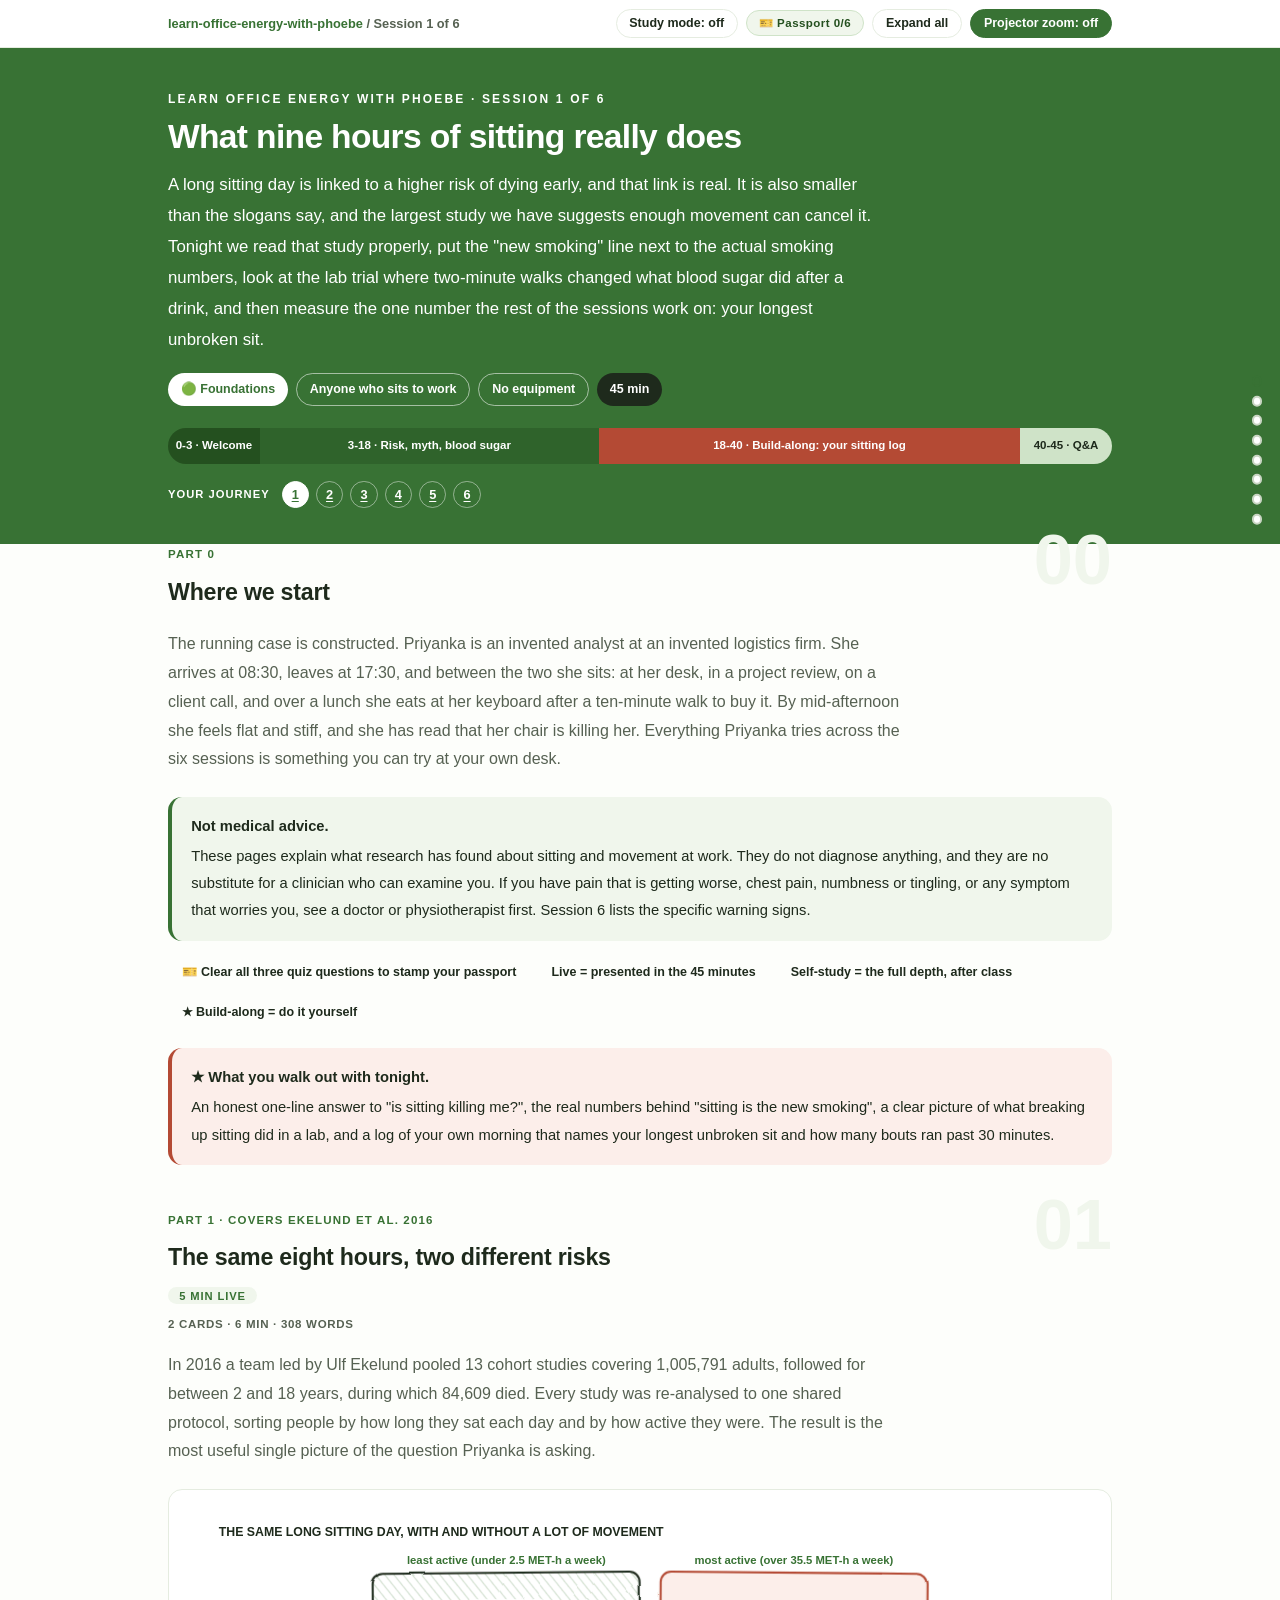
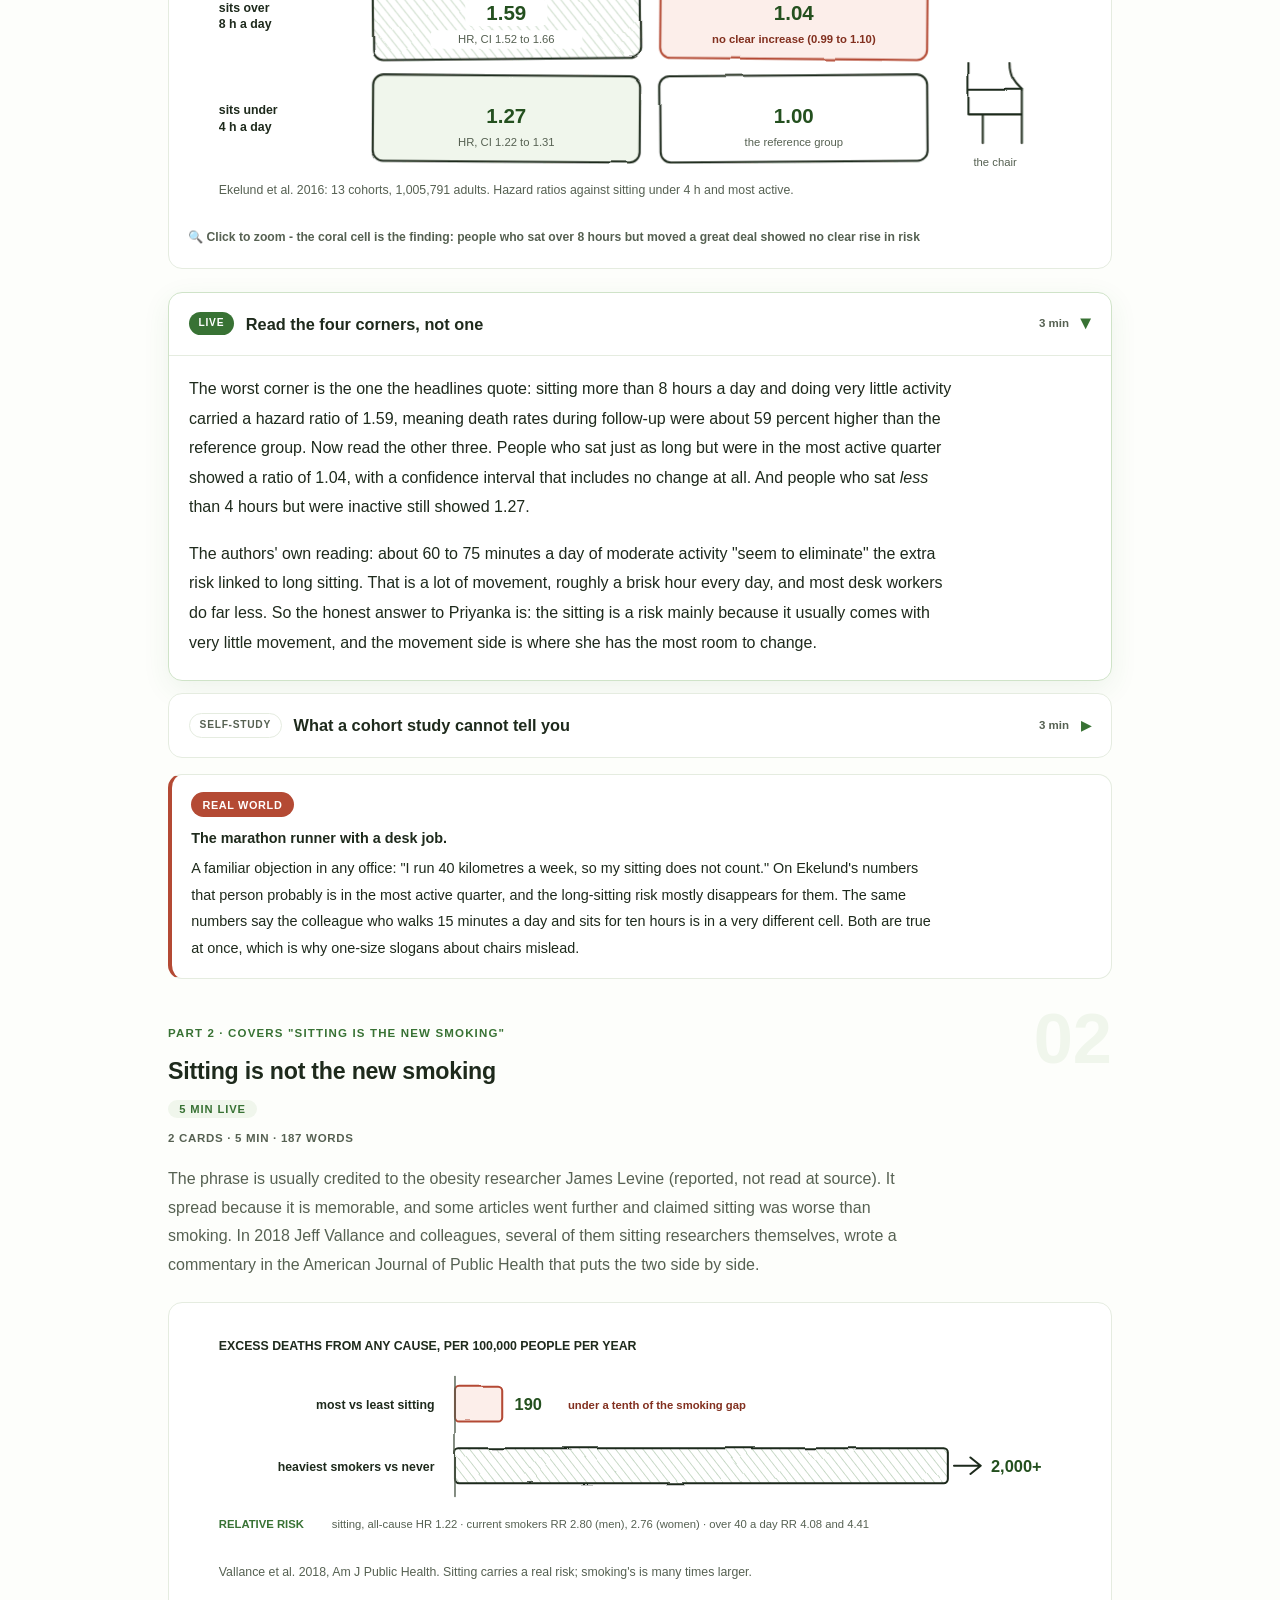
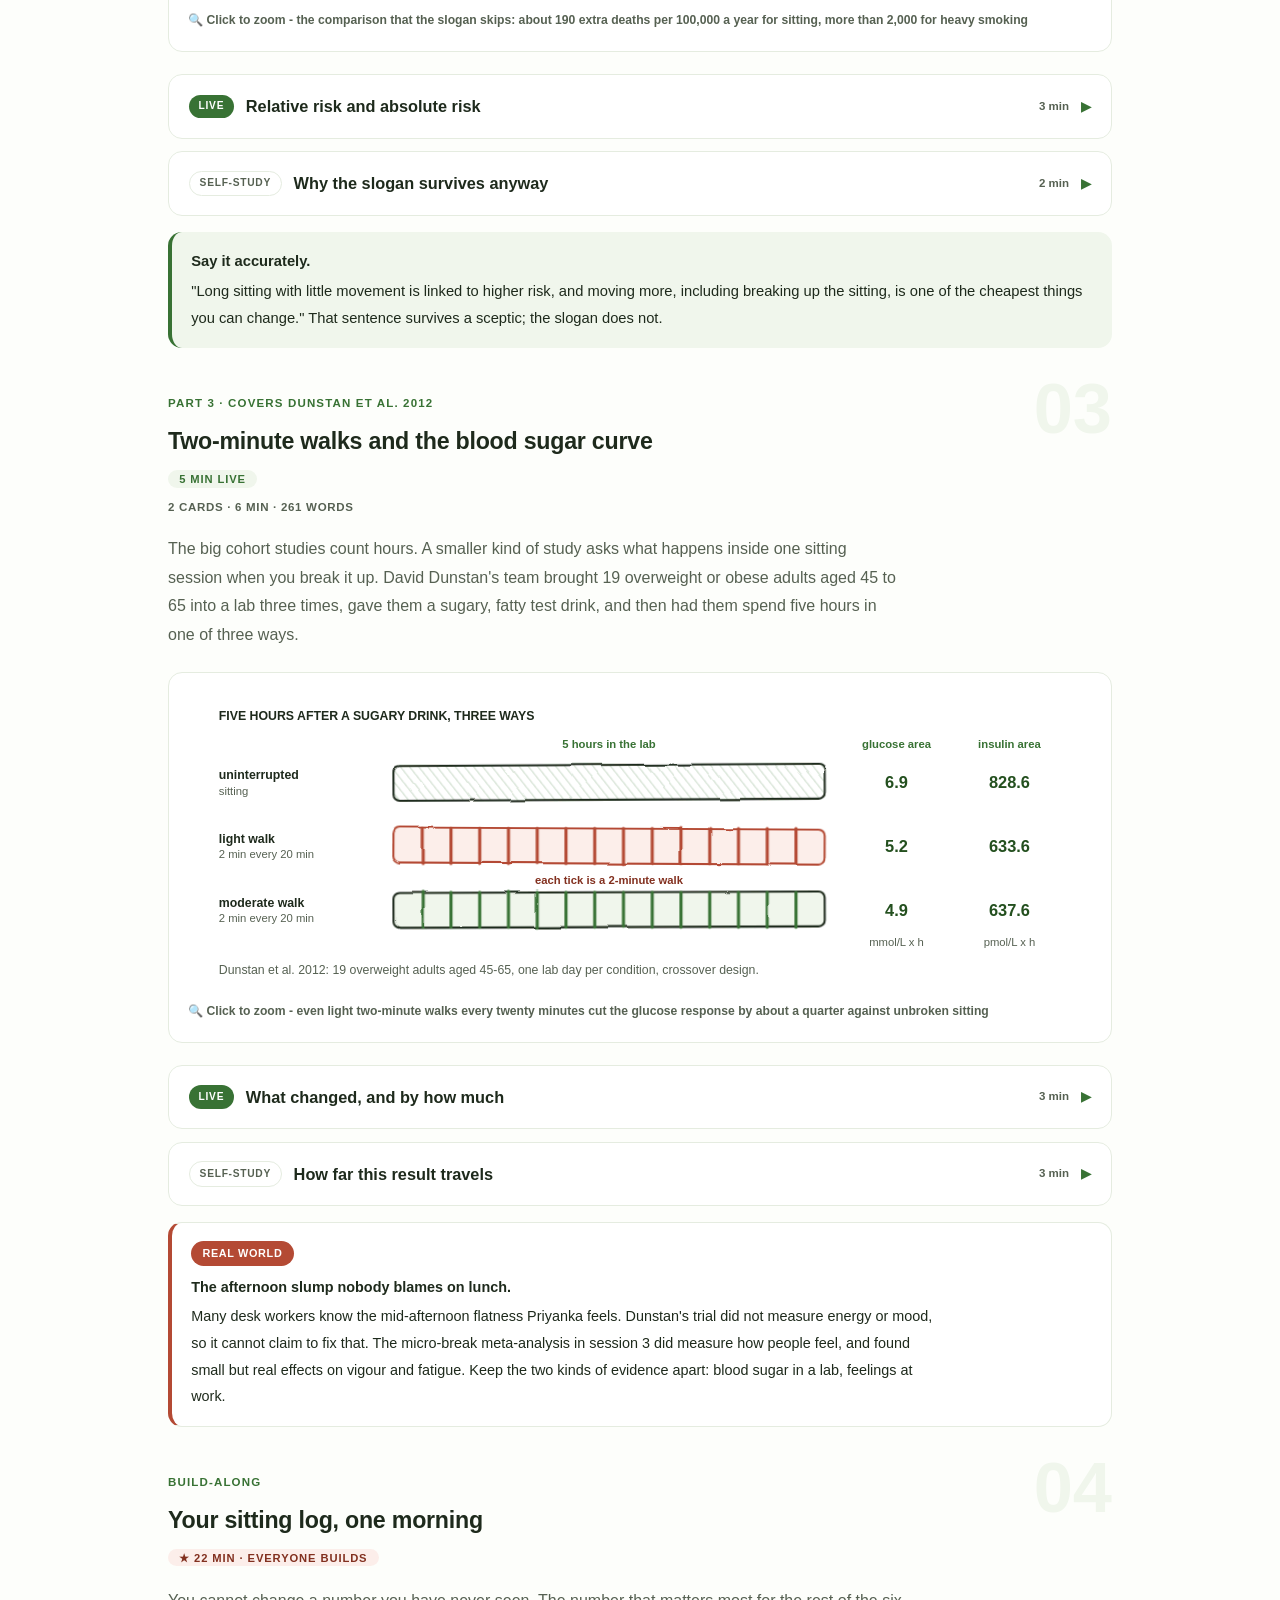
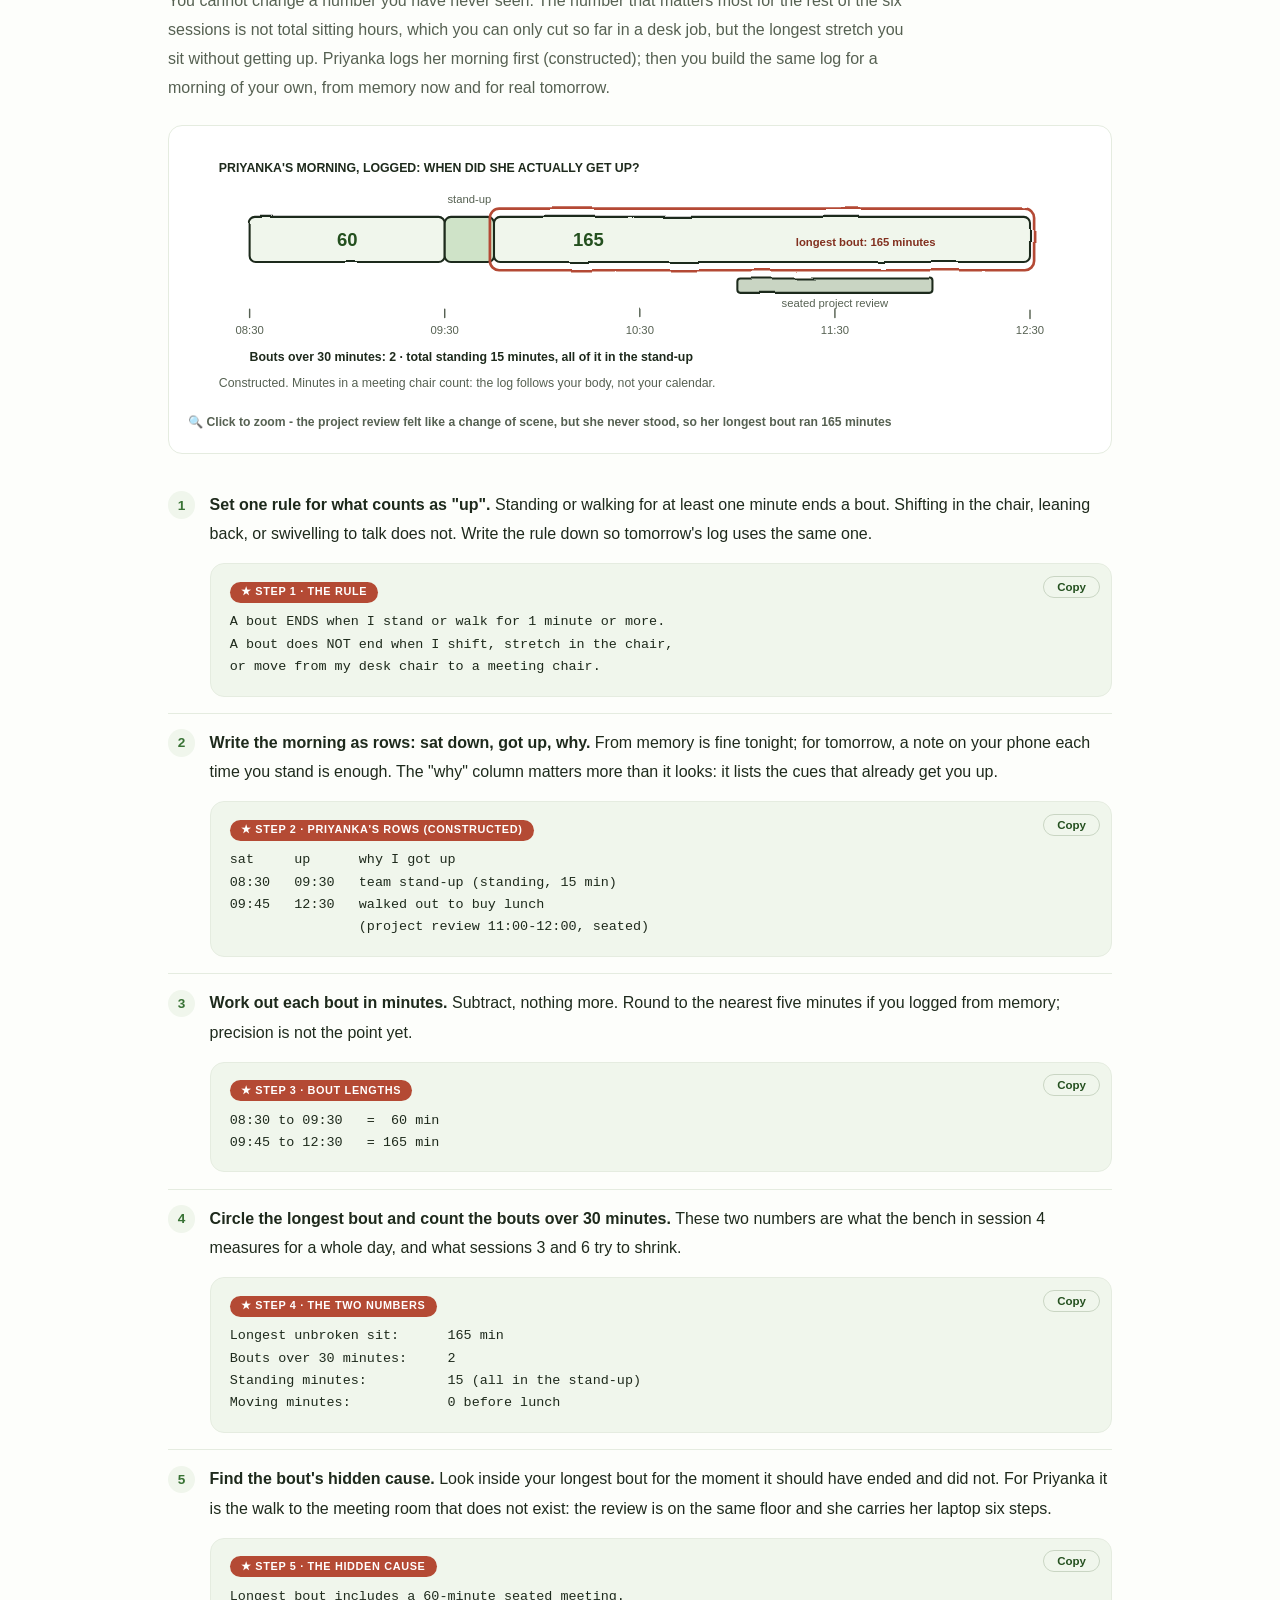
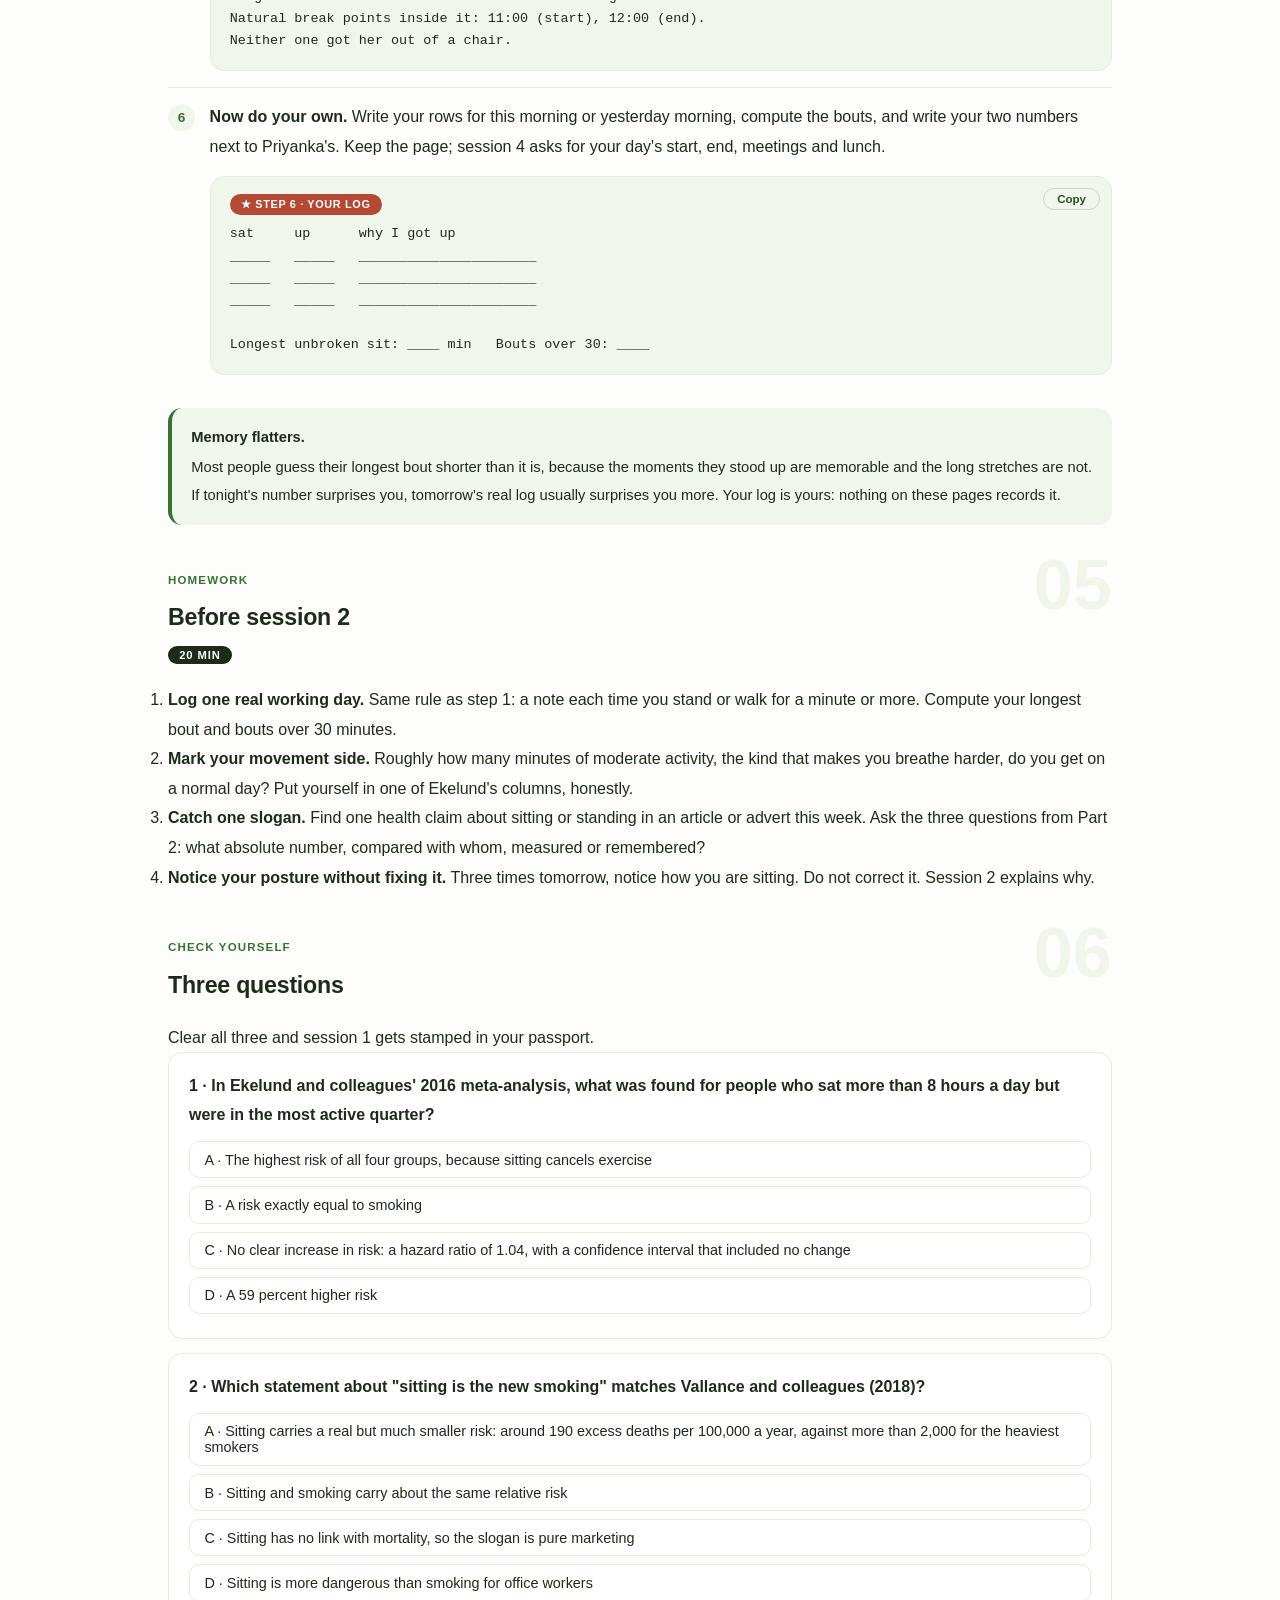
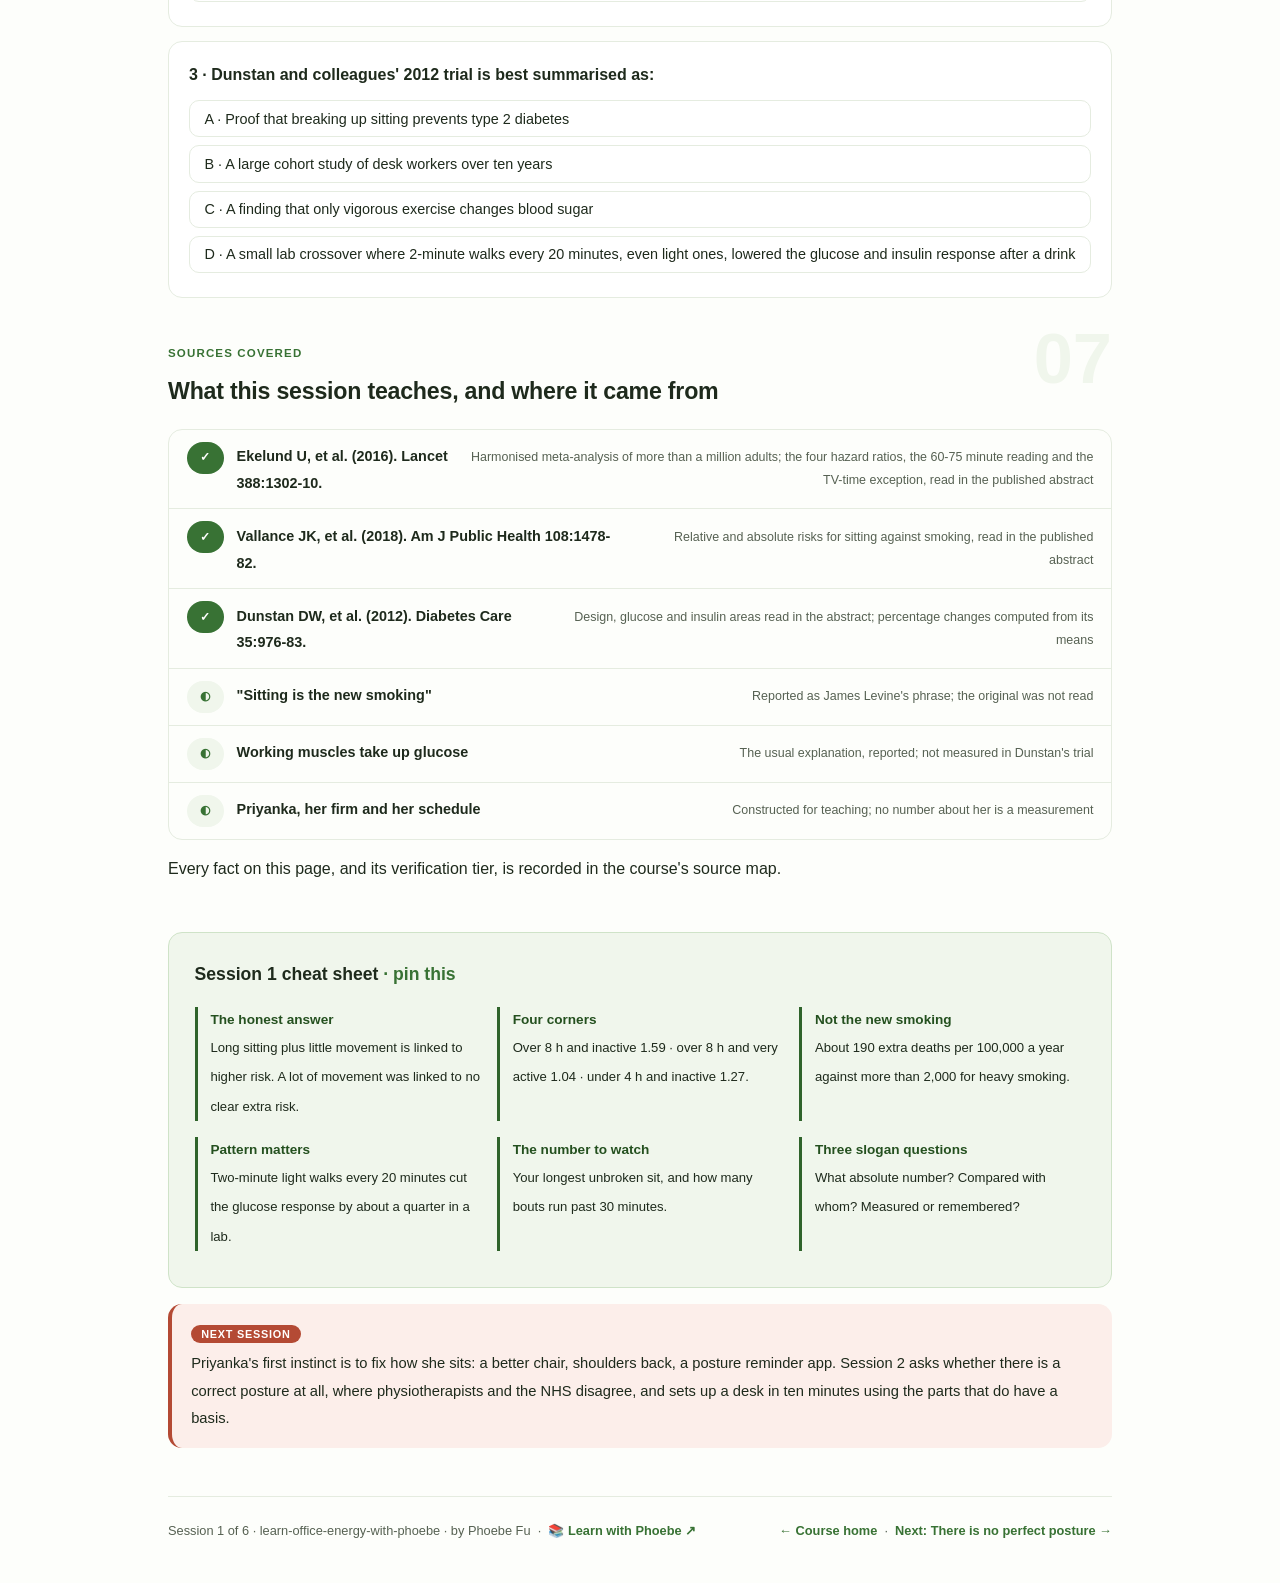
==== commit ad8b8b40: "Prompt-box label inside the box: overflow no longer cuts it in half The label hung 0.7rem above the " ====
--- a/courses/01-nine-hours-of-sitting.html
+++ b/courses/01-nine-hours-of-sitting.html
@@ -19,7 +19,7 @@
 <meta name="twitter:image" content="https://phoebefu6.github.io/learn-office-energy-with-phoebe/assets/og-cover.png">
 <!-- social:end -->
 <title>Session 1 · What nine hours of sitting really does - learn office energy with phoebe</title>
-<link rel="stylesheet" href="../assets/style.css?v=1">
+<link rel="stylesheet" href="../assets/style.css?v=2">
 </head>
 <body>
 
--- a/assets/style.css
+++ b/assets/style.css
@@ -1365,3 +1365,8 @@
 .oe-tstop { font-size: 0.88rem; color: var(--amber-ink); font-weight: 600; margin-top: 4px; }
 .oe-tclock { font: 800 1.6rem Inter, sans-serif; color: var(--indigo-deep); margin-top: 6px; font-variant-numeric: tabular-nums; }
 @media (max-width: 560px) { .oe-timer { grid-template-columns: 1fr; } .oe-tfig { max-width: 12rem; } }
+
+/* Prompt-box label sits inside the box (2026-10-12). Hanging it 0.7rem above the edge let any
+   overflow:auto parent cut it in half; in normal flow nothing can clip it. The right margin
+   keeps it clear of the Copy button; long labels wrap instead of running under it. */
+.prompt-box > .label{ position: static; display: table; margin: 0 5.2rem .55rem 0; white-space: normal; line-height: 1.45; }
